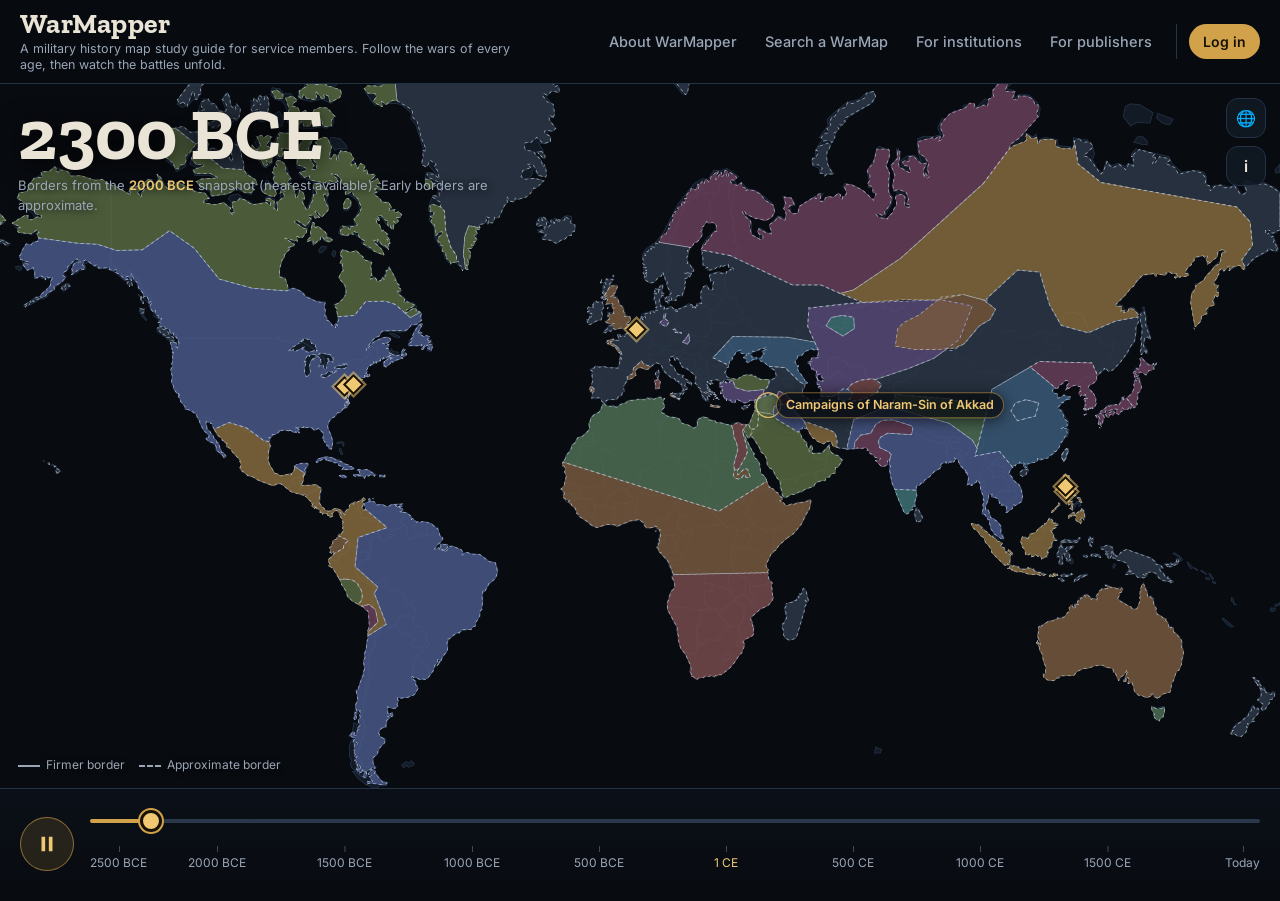
==== index.html @ 47b4cc08 "Add WarMapper web page draft v0.1 Moved from mgm9000/WarMapper (branch home-page-v0-1, site/). Dark " ====
<!doctype html>
<html lang="en">
<head>
<meta charset="utf-8">
<meta name="viewport" content="width=device-width, initial-scale=1">
<link rel="icon" href="data:,">
<title>WarMapper: a military history map study guide</title>
<meta name="description" content="Follow the wars of every age across the centuries, then watch the great battles unfold on historical and modern maps.">
<link rel="preconnect" href="https://fonts.googleapis.com"><link rel="preconnect" href="https://fonts.gstatic.com" crossorigin>
<link rel="stylesheet" href="https://fonts.googleapis.com/css2?family=Zilla+Slab:wght@500;600;700&family=Inter:wght@400;500;600&display=swap">
<link rel="stylesheet" href="vendor/maplibre-gl.css">
<link rel="stylesheet" href="css/site.css">
</head>
<body class="home">
<div id="shell-header"></div>

<main>
  <section class="stage" aria-label="World map of the centuries">
    <div id="map" role="img" aria-label="World map showing the empires, kingdoms and states of the selected century"></div>
    <div class="hud" aria-hidden="false">
      <div class="era" id="era">2500 BCE</div>
      <div class="meta" id="meta"></div>
    </div>
    <div class="legend"><span><i class="s"></i>Firmer border</span><span><i></i>Approximate border</span></div>
    <div class="mapbtns">
      <button id="home-view" title="Whole world" aria-label="Show the whole world">&#127760;</button>
      <button id="info" title="Map credits and about the data" aria-label="Map credits and about the data">i</button>
    </div>
    <div class="tip" id="tip"></div>
    <aside class="panel" id="panel" aria-label="Region details" tabindex="-1"></aside>
  </section>

  <section class="timeline" aria-label="Timeline">
    <button class="play" id="play" aria-label="Pause the tour"></button>
    <div class="slider">
      <input type="range" id="slider" min="0" max="46" step="1" value="0" aria-label="Century">
    </div>
    <div class="ticks" id="ticks" aria-hidden="true"></div>
  </section>
  <div class="sr" id="live" aria-live="polite"></div>
</main>

<dialog id="about-data">
  <h2>About the map and its data</h2>
  <p><b>Draft.</b> Nothing here has been checked by a historian. Borders before about 1500 are approximate, and for the earliest centuries the data holds only a few named peoples; many regions are unnamed. Each century shows the nearest available snapshot, and its year is written on screen.</p>
  <ul>
    <li>Historical borders: <a href="https://github.com/aourednik/historical-basemaps" target="_blank" rel="noopener">historical-basemaps</a> (aourednik and contributors), GPL-3.0, simplified for the web. Its latest snapshot is 2010, so the &ldquo;Today&rdquo; stop shows 2010 borders.</li>
    <li>Coastline: <a href="https://www.naturalearthdata.com/" target="_blank" rel="noopener">Natural Earth</a>, public domain.</li>
    <li>Map engine: MapLibre GL JS, BSD-3-Clause.</li>
    <li>Wars shown: a curated list, each with a page to check it against. Highlights show roughly where a war was fought, not its exact extent.</li>
  </ul>
  <form method="dialog"><button class="btn pri">Close</button></form>
</dialog>

<script src="vendor/maplibre-gl.js"></script>
<script src="js/auth.js"></script>
<script src="js/entitlements.js"></script>
<script src="js/shell.js"></script>
<script src="js/home.js"></script>
</body>
</html>
---- vendor/maplibre-gl.css ----
.maplibregl-map{font:12px/20px Helvetica Neue,Arial,Helvetica,sans-serif;overflow:hidden;position:relative;-webkit-tap-highlight-color:rgb(0 0 0/0)}.maplibregl-canvas{left:0;position:absolute;top:0}.maplibregl-map:fullscreen{height:100%;width:100%}.maplibregl-ctrl-group button.maplibregl-ctrl-compass{touch-action:none}.maplibregl-canvas-container.maplibregl-interactive,.maplibregl-ctrl-group button.maplibregl-ctrl-compass{cursor:grab;-webkit-user-select:none;-moz-user-select:none;user-select:none}.maplibregl-canvas-container.maplibregl-interactive.maplibregl-track-pointer{cursor:pointer}.maplibregl-canvas-container.maplibregl-interactive:active,.maplibregl-ctrl-group button.maplibregl-ctrl-compass:active{cursor:grabbing}.maplibregl-canvas-container.maplibregl-touch-zoom-rotate,.maplibregl-canvas-container.maplibregl-touch-zoom-rotate .maplibregl-canvas{touch-action:pan-x pan-y}.maplibregl-canvas-container.maplibregl-touch-drag-pan,.maplibregl-canvas-container.maplibregl-touch-drag-pan .maplibregl-canvas{touch-action:pinch-zoom}.maplibregl-canvas-container.maplibregl-touch-zoom-rotate.maplibregl-touch-drag-pan,.maplibregl-canvas-container.maplibregl-touch-zoom-rotate.maplibregl-touch-drag-pan .maplibregl-canvas{touch-action:none}.maplibregl-canvas-container.maplibregl-touch-drag-pan.maplibregl-cooperative-gestures,.maplibregl-canvas-container.maplibregl-touch-drag-pan.maplibregl-cooperative-gestures .maplibregl-canvas{touch-action:pan-x pan-y}.maplibregl-ctrl-bottom-left,.maplibregl-ctrl-bottom-right,.maplibregl-ctrl-top-left,.maplibregl-ctrl-top-right{pointer-events:none;position:absolute;z-index:2}.maplibregl-ctrl-top-left{left:0;top:0}.maplibregl-ctrl-top-right{right:0;top:0}.maplibregl-ctrl-bottom-left{bottom:0;left:0}.maplibregl-ctrl-bottom-right{bottom:0;right:0}.maplibregl-ctrl{clear:both;pointer-events:auto;transform:translate(0)}.maplibregl-ctrl-top-left .maplibregl-ctrl{float:left;margin:10px 0 0 10px}.maplibregl-ctrl-top-right .maplibregl-ctrl{float:right;margin:10px 10px 0 0}.maplibregl-ctrl-bottom-left .maplibregl-ctrl{float:left;margin:0 0 10px 10px}.maplibregl-ctrl-bottom-right .maplibregl-ctrl{float:right;margin:0 10px 10px 0}.maplibregl-ctrl-group{background:#fff;border-radius:4px}.maplibregl-ctrl-group:not(:empty){box-shadow:0 0 0 2px rgba(0,0,0,.1)}@media (forced-colors:active){.maplibregl-ctrl-group:not(:empty){box-shadow:0 0 0 2px ButtonText}}.maplibregl-ctrl-group button{background-color:transparent;border:0;box-sizing:border-box;cursor:pointer;display:block;height:29px;outline:none;padding:0;width:29px}.maplibregl-ctrl-group button+button{border-top:1px solid #ddd}.maplibregl-ctrl button .maplibregl-ctrl-icon{background-position:50%;background-repeat:no-repeat;display:block;height:100%;width:100%}@media (forced-colors:active){.maplibregl-ctrl-icon{background-color:transparent}.maplibregl-ctrl-group button+button{border-top:1px solid ButtonText}}.maplibregl-ctrl button::-moz-focus-inner{border:0;padding:0}.maplibregl-ctrl-attrib-button:focus,.maplibregl-ctrl-group button:focus{box-shadow:0 0 2px 2px #0096ff}.maplibregl-ctrl button:disabled{cursor:not-allowed}.maplibregl-ctrl button:disabled .maplibregl-ctrl-icon{opacity:.25}@media (hover:hover){.maplibregl-ctrl button:not(:disabled):hover{background-color:rgba(0,0,0,.05)}}.maplibregl-ctrl button:not(:disabled):active{background-color:rgba(0,0,0,.05)}.maplibregl-ctrl-group button:focus:focus-visible{box-shadow:0 0 2px 2px #0096ff}.maplibregl-ctrl-group button:focus:not(:focus-visible){box-shadow:none}.maplibregl-ctrl-group button:focus:first-child{border-radius:4px 4px 0 0}.maplibregl-ctrl-group button:focus:last-child{border-radius:0 0 4px 4px}.maplibregl-ctrl-group button:focus:only-child{border-radius:inherit}.maplibregl-ctrl button.maplibregl-ctrl-zoom-out .maplibregl-ctrl-icon{background-image:url("data:image/svg+xml;charset=utf-8,%3Csvg xmlns='http://www.w3.org/2000/svg' width='29' height='29' fill='%23333' viewBox='0 0 29 29'%3E%3Cpath d='M10 13c-.75 0-1.5.75-1.5 1.5S9.25 16 10 16h9c.75 0 1.5-.75 1.5-1.5S19.75 13 19 13z'/%3E%3C/svg%3E")}.maplibregl-ctrl button.maplibregl-ctrl-zoom-in .maplibregl-ctrl-icon{background-image:url("data:image/svg+xml;charset=utf-8,%3Csvg xmlns='http://www.w3.org/2000/svg' width='29' height='29' fill='%23333' viewBox='0 0 29 29'%3E%3Cpath d='M14.5 8.5c-.75 0-1.5.75-1.5 1.5v3h-3c-.75 0-1.5.75-1.5 1.5S9.25 16 10 16h3v3c0 .75.75 1.5 1.5 1.5S16 19.75 16 19v-3h3c.75 0 1.5-.75 1.5-1.5S19.75 13 19 13h-3v-3c0-.75-.75-1.5-1.5-1.5'/%3E%3C/svg%3E")}@media (forced-colors:active){.maplibregl-ctrl button.maplibregl-ctrl-zoom-out .maplibregl-ctrl-icon{background-image:url("data:image/svg+xml;charset=utf-8,%3Csvg xmlns='http://www.w3.org/2000/svg' width='29' height='29' fill='%23fff' viewBox='0 0 29 29'%3E%3Cpath d='M10 13c-.75 0-1.5.75-1.5 1.5S9.25 16 10 16h9c.75 0 1.5-.75 1.5-1.5S19.75 13 19 13z'/%3E%3C/svg%3E")}.maplibregl-ctrl button.maplibregl-ctrl-zoom-in .maplibregl-ctrl-icon{background-image:url("data:image/svg+xml;charset=utf-8,%3Csvg xmlns='http://www.w3.org/2000/svg' width='29' height='29' fill='%23fff' viewBox='0 0 29 29'%3E%3Cpath d='M14.5 8.5c-.75 0-1.5.75-1.5 1.5v3h-3c-.75 0-1.5.75-1.5 1.5S9.25 16 10 16h3v3c0 .75.75 1.5 1.5 1.5S16 19.75 16 19v-3h3c.75 0 1.5-.75 1.5-1.5S19.75 13 19 13h-3v-3c0-.75-.75-1.5-1.5-1.5'/%3E%3C/svg%3E")}}@media (forced-colors:active) and (prefers-color-scheme:light){.maplibregl-ctrl button.maplibregl-ctrl-zoom-out .maplibregl-ctrl-icon{background-image:url("data:image/svg+xml;charset=utf-8,%3Csvg xmlns='http://www.w3.org/2000/svg' width='29' height='29' viewBox='0 0 29 29'%3E%3Cpath d='M10 13c-.75 0-1.5.75-1.5 1.5S9.25 16 10 16h9c.75 0 1.5-.75 1.5-1.5S19.75 13 19 13z'/%3E%3C/svg%3E")}.maplibregl-ctrl button.maplibregl-ctrl-zoom-in .maplibregl-ctrl-icon{background-image:url("data:image/svg+xml;charset=utf-8,%3Csvg xmlns='http://www.w3.org/2000/svg' width='29' height='29' viewBox='0 0 29 29'%3E%3Cpath d='M14.5 8.5c-.75 0-1.5.75-1.5 1.5v3h-3c-.75 0-1.5.75-1.5 1.5S9.25 16 10 16h3v3c0 .75.75 1.5 1.5 1.5S16 19.75 16 19v-3h3c.75 0 1.5-.75 1.5-1.5S19.75 13 19 13h-3v-3c0-.75-.75-1.5-1.5-1.5'/%3E%3C/svg%3E")}}.maplibregl-ctrl button.maplibregl-ctrl-fullscreen .maplibregl-ctrl-icon{background-image:url("data:image/svg+xml;charset=utf-8,%3Csvg xmlns='http://www.w3.org/2000/svg' width='29' height='29' fill='%23333' viewBox='0 0 29 29'%3E%3Cpath d='M24 16v5.5c0 1.75-.75 2.5-2.5 2.5H16v-1l3-1.5-4-5.5 1-1 5.5 4 1.5-3zM6 16l1.5 3 5.5-4 1 1-4 5.5 3 1.5v1H7.5C5.75 24 5 23.25 5 21.5V16zm7-11v1l-3 1.5 4 5.5-1 1-5.5-4L6 13H5V7.5C5 5.75 5.75 5 7.5 5zm11 2.5c0-1.75-.75-2.5-2.5-2.5H16v1l3 1.5-4 5.5 1 1 5.5-4 1.5 3h1z'/%3E%3C/svg%3E")}.maplibregl-ctrl button.maplibregl-ctrl-shrink .maplibregl-ctrl-icon{background-image:url("data:image/svg+xml;charset=utf-8,%3Csvg xmlns='http://www.w3.org/2000/svg' width='29' height='29' viewBox='0 0 29 29'%3E%3Cpath d='M18.5 16c-1.75 0-2.5.75-2.5 2.5V24h1l1.5-3 5.5 4 1-1-4-5.5 3-1.5v-1zM13 18.5c0-1.75-.75-2.5-2.5-2.5H5v1l3 1.5L4 24l1 1 5.5-4 1.5 3h1zm3-8c0 1.75.75 2.5 2.5 2.5H24v-1l-3-1.5L25 5l-1-1-5.5 4L17 5h-1zM10.5 13c1.75 0 2.5-.75 2.5-2.5V5h-1l-1.5 3L5 4 4 5l4 5.5L5 12v1z'/%3E%3C/svg%3E")}@media (forced-colors:active){.maplibregl-ctrl button.maplibregl-ctrl-fullscreen .maplibregl-ctrl-icon{background-image:url("data:image/svg+xml;charset=utf-8,%3Csvg xmlns='http://www.w3.org/2000/svg' width='29' height='29' fill='%23fff' viewBox='0 0 29 29'%3E%3Cpath d='M24 16v5.5c0 1.75-.75 2.5-2.5 2.5H16v-1l3-1.5-4-5.5 1-1 5.5 4 1.5-3zM6 16l1.5 3 5.5-4 1 1-4 5.5 3 1.5v1H7.5C5.75 24 5 23.25 5 21.5V16zm7-11v1l-3 1.5 4 5.5-1 1-5.5-4L6 13H5V7.5C5 5.75 5.75 5 7.5 5zm11 2.5c0-1.75-.75-2.5-2.5-2.5H16v1l3 1.5-4 5.5 1 1 5.5-4 1.5 3h1z'/%3E%3C/svg%3E")}.maplibregl-ctrl button.maplibregl-ctrl-shrink .maplibregl-ctrl-icon{background-image:url("data:image/svg+xml;charset=utf-8,%3Csvg xmlns='http://www.w3.org/2000/svg' width='29' height='29' fill='%23fff' viewBox='0 0 29 29'%3E%3Cpath d='M18.5 16c-1.75 0-2.5.75-2.5 2.5V24h1l1.5-3 5.5 4 1-1-4-5.5 3-1.5v-1zM13 18.5c0-1.75-.75-2.5-2.5-2.5H5v1l3 1.5L4 24l1 1 5.5-4 1.5 3h1zm3-8c0 1.75.75 2.5 2.5 2.5H24v-1l-3-1.5L25 5l-1-1-5.5 4L17 5h-1zM10.5 13c1.75 0 2.5-.75 2.5-2.5V5h-1l-1.5 3L5 4 4 5l4 5.5L5 12v1z'/%3E%3C/svg%3E")}}@media (forced-colors:active) and (prefers-color-scheme:light){.maplibregl-ctrl button.maplibregl-ctrl-fullscreen .maplibregl-ctrl-icon{background-image:url("data:image/svg+xml;charset=utf-8,%3Csvg xmlns='http://www.w3.org/2000/svg' width='29' height='29' viewBox='0 0 29 29'%3E%3Cpath d='M24 16v5.5c0 1.75-.75 2.5-2.5 2.5H16v-1l3-1.5-4-5.5 1-1 5.5 4 1.5-3zM6 16l1.5 3 5.5-4 1 1-4 5.5 3 1.5v1H7.5C5.75 24 5 23.25 5 21.5V16zm7-11v1l-3 1.5 4 5.5-1 1-5.5-4L6 13H5V7.5C5 5.75 5.75 5 7.5 5zm11 2.5c0-1.75-.75-2.5-2.5-2.5H16v1l3 1.5-4 5.5 1 1 5.5-4 1.5 3h1z'/%3E%3C/svg%3E")}.maplibregl-ctrl button.maplibregl-ctrl-shrink .maplibregl-ctrl-icon{background-image:url("data:image/svg+xml;charset=utf-8,%3Csvg xmlns='http://www.w3.org/2000/svg' width='29' height='29' viewBox='0 0 29 29'%3E%3Cpath d='M18.5 16c-1.75 0-2.5.75-2.5 2.5V24h1l1.5-3 5.5 4 1-1-4-5.5 3-1.5v-1zM13 18.5c0-1.75-.75-2.5-2.5-2.5H5v1l3 1.5L4 24l1 1 5.5-4 1.5 3h1zm3-8c0 1.75.75 2.5 2.5 2.5H24v-1l-3-1.5L25 5l-1-1-5.5 4L17 5h-1zM10.5 13c1.75 0 2.5-.75 2.5-2.5V5h-1l-1.5 3L5 4 4 5l4 5.5L5 12v1z'/%3E%3C/svg%3E")}}.maplibregl-ctrl button.maplibregl-ctrl-compass .maplibregl-ctrl-icon{background-image:url("data:image/svg+xml;charset=utf-8,%3Csvg xmlns='http://www.w3.org/2000/svg' width='29' height='29' fill='%23333' viewBox='0 0 29 29'%3E%3Cpath d='m10.5 14 4-8 4 8z'/%3E%3Cpath fill='%23ccc' d='m10.5 16 4 8 4-8z'/%3E%3C/svg%3E")}@media (forced-colors:active){.maplibregl-ctrl button.maplibregl-ctrl-compass .maplibregl-ctrl-icon{background-image:url("data:image/svg+xml;charset=utf-8,%3Csvg xmlns='http://www.w3.org/2000/svg' width='29' height='29' fill='%23fff' viewBox='0 0 29 29'%3E%3Cpath d='m10.5 14 4-8 4 8z'/%3E%3Cpath fill='%23ccc' d='m10.5 16 4 8 4-8z'/%3E%3C/svg%3E")}}@media (forced-colors:active) and (prefers-color-scheme:light){.maplibregl-ctrl button.maplibregl-ctrl-compass .maplibregl-ctrl-icon{background-image:url("data:image/svg+xml;charset=utf-8,%3Csvg xmlns='http://www.w3.org/2000/svg' width='29' height='29' viewBox='0 0 29 29'%3E%3Cpath d='m10.5 14 4-8 4 8z'/%3E%3Cpath fill='%23ccc' d='m10.5 16 4 8 4-8z'/%3E%3C/svg%3E")}}.maplibregl-ctrl button.maplibregl-ctrl-globe .maplibregl-ctrl-icon{background-image:url("data:image/svg+xml;charset=utf-8,%3Csvg xmlns='http://www.w3.org/2000/svg' width='22' height='22' fill='none' stroke='%23333' viewBox='0 0 22 22'%3E%3Ccircle cx='11' cy='11' r='8.5'/%3E%3Cpath d='M17.5 11c0 4.819-3.02 8.5-6.5 8.5S4.5 15.819 4.5 11 7.52 2.5 11 2.5s6.5 3.681 6.5 8.5Z'/%3E%3Cpath d='M13.5 11c0 2.447-.331 4.64-.853 6.206-.262.785-.562 1.384-.872 1.777-.314.399-.58.517-.775.517s-.461-.118-.775-.517c-.31-.393-.61-.992-.872-1.777C8.831 15.64 8.5 13.446 8.5 11s.331-4.64.853-6.206c.262-.785.562-1.384.872-1.777.314-.399.58-.517.775-.517s.461.118.775.517c.31.393.61.992.872 1.777.522 1.565.853 3.76.853 6.206Z'/%3E%3Cpath d='M11 7.5c-1.909 0-3.622-.166-4.845-.428-.616-.132-1.08-.283-1.379-.434a1.3 1.3 0 0 1-.224-.138q.07-.058.224-.138c.299-.151.763-.302 1.379-.434C7.378 5.666 9.091 5.5 11 5.5s3.622.166 4.845.428c.616.132 1.08.283 1.379.434.105.053.177.1.224.138q-.07.058-.224.138c-.299.151-.763.302-1.379.434-1.223.262-2.936.428-4.845.428ZM4.486 6.436ZM11 16.5c-1.909 0-3.622-.166-4.845-.428-.616-.132-1.08-.283-1.379-.434a1.3 1.3 0 0 1-.224-.138 1.3 1.3 0 0 1 .224-.138c.299-.151.763-.302 1.379-.434C7.378 14.666 9.091 14.5 11 14.5s3.622.166 4.845.428c.616.132 1.08.283 1.379.434.105.053.177.1.224.138a1.3 1.3 0 0 1-.224.138c-.299.151-.763.302-1.379.434-1.223.262-2.936.428-4.845.428Zm-6.514-1.064ZM11 12.5c-2.46 0-4.672-.222-6.255-.574-.796-.177-1.406-.38-1.805-.59a1.5 1.5 0 0 1-.39-.272.3.3 0 0 1-.047-.064.3.3 0 0 1 .048-.064c.066-.073.189-.167.389-.272.399-.21 1.009-.413 1.805-.59C6.328 9.722 8.54 9.5 11 9.5s4.672.222 6.256.574c.795.177 1.405.38 1.804.59.2.105.323.2.39.272a.3.3 0 0 1 .047.064.3.3 0 0 1-.048.064 1.4 1.4 0 0 1-.389.272c-.399.21-1.009.413-1.804.59-1.584.352-3.796.574-6.256.574Zm-8.501-1.51v.002zm0 .018v.002zm17.002.002v-.002zm0-.018v-.002z'/%3E%3C/svg%3E")}.maplibregl-ctrl button.maplibregl-ctrl-globe-enabled .maplibregl-ctrl-icon{background-image:url("data:image/svg+xml;charset=utf-8,%3Csvg xmlns='http://www.w3.org/2000/svg' width='22' height='22' fill='none' stroke='%2333b5e5' viewBox='0 0 22 22'%3E%3Ccircle cx='11' cy='11' r='8.5'/%3E%3Cpath d='M17.5 11c0 4.819-3.02 8.5-6.5 8.5S4.5 15.819 4.5 11 7.52 2.5 11 2.5s6.5 3.681 6.5 8.5Z'/%3E%3Cpath d='M13.5 11c0 2.447-.331 4.64-.853 6.206-.262.785-.562 1.384-.872 1.777-.314.399-.58.517-.775.517s-.461-.118-.775-.517c-.31-.393-.61-.992-.872-1.777C8.831 15.64 8.5 13.446 8.5 11s.331-4.64.853-6.206c.262-.785.562-1.384.872-1.777.314-.399.58-.517.775-.517s.461.118.775.517c.31.393.61.992.872 1.777.522 1.565.853 3.76.853 6.206Z'/%3E%3Cpath d='M11 7.5c-1.909 0-3.622-.166-4.845-.428-.616-.132-1.08-.283-1.379-.434a1.3 1.3 0 0 1-.224-.138q.07-.058.224-.138c.299-.151.763-.302 1.379-.434C7.378 5.666 9.091 5.5 11 5.5s3.622.166 4.845.428c.616.132 1.08.283 1.379.434.105.053.177.1.224.138q-.07.058-.224.138c-.299.151-.763.302-1.379.434-1.223.262-2.936.428-4.845.428ZM4.486 6.436ZM11 16.5c-1.909 0-3.622-.166-4.845-.428-.616-.132-1.08-.283-1.379-.434a1.3 1.3 0 0 1-.224-.138 1.3 1.3 0 0 1 .224-.138c.299-.151.763-.302 1.379-.434C7.378 14.666 9.091 14.5 11 14.5s3.622.166 4.845.428c.616.132 1.08.283 1.379.434.105.053.177.1.224.138a1.3 1.3 0 0 1-.224.138c-.299.151-.763.302-1.379.434-1.223.262-2.936.428-4.845.428Zm-6.514-1.064ZM11 12.5c-2.46 0-4.672-.222-6.255-.574-.796-.177-1.406-.38-1.805-.59a1.5 1.5 0 0 1-.39-.272.3.3 0 0 1-.047-.064.3.3 0 0 1 .048-.064c.066-.073.189-.167.389-.272.399-.21 1.009-.413 1.805-.59C6.328 9.722 8.54 9.5 11 9.5s4.672.222 6.256.574c.795.177 1.405.38 1.804.59.2.105.323.2.39.272a.3.3 0 0 1 .047.064.3.3 0 0 1-.048.064 1.4 1.4 0 0 1-.389.272c-.399.21-1.009.413-1.804.59-1.584.352-3.796.574-6.256.574Zm-8.501-1.51v.002zm0 .018v.002zm17.002.002v-.002zm0-.018v-.002z'/%3E%3C/svg%3E")}.maplibregl-ctrl button.maplibregl-ctrl-terrain .maplibregl-ctrl-icon{background-image:url("data:image/svg+xml;charset=utf-8,%3Csvg xmlns='http://www.w3.org/2000/svg' width='22' height='22' fill='%23333' viewBox='0 0 22 22'%3E%3Cpath d='m1.754 13.406 4.453-4.851 3.09 3.09 3.281 3.277.969-.969-3.309-3.312 3.844-4.121 6.148 6.886h1.082v-.855l-7.207-8.07-4.84 5.187L6.169 6.57l-5.48 5.965v.871ZM.688 16.844h20.625v1.375H.688Zm0 0'/%3E%3C/svg%3E")}.maplibregl-ctrl button.maplibregl-ctrl-terrain-enabled .maplibregl-ctrl-icon{background-image:url("data:image/svg+xml;charset=utf-8,%3Csvg xmlns='http://www.w3.org/2000/svg' width='22' height='22' fill='%2333b5e5' viewBox='0 0 22 22'%3E%3Cpath d='m1.754 13.406 4.453-4.851 3.09 3.09 3.281 3.277.969-.969-3.309-3.312 3.844-4.121 6.148 6.886h1.082v-.855l-7.207-8.07-4.84 5.187L6.169 6.57l-5.48 5.965v.871ZM.688 16.844h20.625v1.375H.688Zm0 0'/%3E%3C/svg%3E")}.maplibregl-ctrl button.maplibregl-ctrl-geolocate .maplibregl-ctrl-icon{background-image:url("data:image/svg+xml;charset=utf-8,%3Csvg xmlns='http://www.w3.org/2000/svg' width='29' height='29' fill='%23333' viewBox='0 0 20 20'%3E%3Cpath d='M10 4C9 4 9 5 9 5v.1A5 5 0 0 0 5.1 9H5s-1 0-1 1 1 1 1 1h.1A5 5 0 0 0 9 14.9v.1s0 1 1 1 1-1 1-1v-.1a5 5 0 0 0 3.9-3.9h.1s1 0 1-1-1-1-1-1h-.1A5 5 0 0 0 11 5.1V5s0-1-1-1m0 2.5a3.5 3.5 0 1 1 0 7 3.5 3.5 0 1 1 0-7'/%3E%3Ccircle cx='10' cy='10' r='2'/%3E%3C/svg%3E")}.maplibregl-ctrl button.maplibregl-ctrl-geolocate:disabled .maplibregl-ctrl-icon{background-image:url("data:image/svg+xml;charset=utf-8,%3Csvg xmlns='http://www.w3.org/2000/svg' width='29' height='29' fill='%23aaa' viewBox='0 0 20 20'%3E%3Cpath d='M10 4C9 4 9 5 9 5v.1A5 5 0 0 0 5.1 9H5s-1 0-1 1 1 1 1 1h.1A5 5 0 0 0 9 14.9v.1s0 1 1 1 1-1 1-1v-.1a5 5 0 0 0 3.9-3.9h.1s1 0 1-1-1-1-1-1h-.1A5 5 0 0 0 11 5.1V5s0-1-1-1m0 2.5a3.5 3.5 0 1 1 0 7 3.5 3.5 0 1 1 0-7'/%3E%3Ccircle cx='10' cy='10' r='2'/%3E%3Cpath fill='red' d='m14 5 1 1-9 9-1-1z'/%3E%3C/svg%3E")}.maplibregl-ctrl button.maplibregl-ctrl-geolocate.maplibregl-ctrl-geolocate-active .maplibregl-ctrl-icon{background-image:url("data:image/svg+xml;charset=utf-8,%3Csvg xmlns='http://www.w3.org/2000/svg' width='29' height='29' fill='%2333b5e5' viewBox='0 0 20 20'%3E%3Cpath d='M10 4C9 4 9 5 9 5v.1A5 5 0 0 0 5.1 9H5s-1 0-1 1 1 1 1 1h.1A5 5 0 0 0 9 14.9v.1s0 1 1 1 1-1 1-1v-.1a5 5 0 0 0 3.9-3.9h.1s1 0 1-1-1-1-1-1h-.1A5 5 0 0 0 11 5.1V5s0-1-1-1m0 2.5a3.5 3.5 0 1 1 0 7 3.5 3.5 0 1 1 0-7'/%3E%3Ccircle cx='10' cy='10' r='2'/%3E%3C/svg%3E")}.maplibregl-ctrl button.maplibregl-ctrl-geolocate.maplibregl-ctrl-geolocate-active-error .maplibregl-ctrl-icon{background-image:url("data:image/svg+xml;charset=utf-8,%3Csvg xmlns='http://www.w3.org/2000/svg' width='29' height='29' fill='%23e58978' viewBox='0 0 20 20'%3E%3Cpath d='M10 4C9 4 9 5 9 5v.1A5 5 0 0 0 5.1 9H5s-1 0-1 1 1 1 1 1h.1A5 5 0 0 0 9 14.9v.1s0 1 1 1 1-1 1-1v-.1a5 5 0 0 0 3.9-3.9h.1s1 0 1-1-1-1-1-1h-.1A5 5 0 0 0 11 5.1V5s0-1-1-1m0 2.5a3.5 3.5 0 1 1 0 7 3.5 3.5 0 1 1 0-7'/%3E%3Ccircle cx='10' cy='10' r='2'/%3E%3C/svg%3E")}.maplibregl-ctrl button.maplibregl-ctrl-geolocate.maplibregl-ctrl-geolocate-background .maplibregl-ctrl-icon{background-image:url("data:image/svg+xml;charset=utf-8,%3Csvg xmlns='http://www.w3.org/2000/svg' width='29' height='29' fill='%2333b5e5' viewBox='0 0 20 20'%3E%3Cpath d='M10 4C9 4 9 5 9 5v.1A5 5 0 0 0 5.1 9H5s-1 0-1 1 1 1 1 1h.1A5 5 0 0 0 9 14.9v.1s0 1 1 1 1-1 1-1v-.1a5 5 0 0 0 3.9-3.9h.1s1 0 1-1-1-1-1-1h-.1A5 5 0 0 0 11 5.1V5s0-1-1-1m0 2.5a3.5 3.5 0 1 1 0 7 3.5 3.5 0 1 1 0-7'/%3E%3C/svg%3E")}.maplibregl-ctrl button.maplibregl-ctrl-geolocate.maplibregl-ctrl-geolocate-background-error .maplibregl-ctrl-icon{background-image:url("data:image/svg+xml;charset=utf-8,%3Csvg xmlns='http://www.w3.org/2000/svg' width='29' height='29' fill='%23e54e33' viewBox='0 0 20 20'%3E%3Cpath d='M10 4C9 4 9 5 9 5v.1A5 5 0 0 0 5.1 9H5s-1 0-1 1 1 1 1 1h.1A5 5 0 0 0 9 14.9v.1s0 1 1 1 1-1 1-1v-.1a5 5 0 0 0 3.9-3.9h.1s1 0 1-1-1-1-1-1h-.1A5 5 0 0 0 11 5.1V5s0-1-1-1m0 2.5a3.5 3.5 0 1 1 0 7 3.5 3.5 0 1 1 0-7'/%3E%3C/svg%3E")}.maplibregl-ctrl button.maplibregl-ctrl-geolocate.maplibregl-ctrl-geolocate-waiting .maplibregl-ctrl-icon{animation:maplibregl-spin 2s linear infinite}@media (forced-colors:active){.maplibregl-ctrl button.maplibregl-ctrl-geolocate .maplibregl-ctrl-icon{background-image:url("data:image/svg+xml;charset=utf-8,%3Csvg xmlns='http://www.w3.org/2000/svg' width='29' height='29' fill='%23fff' viewBox='0 0 20 20'%3E%3Cpath d='M10 4C9 4 9 5 9 5v.1A5 5 0 0 0 5.1 9H5s-1 0-1 1 1 1 1 1h.1A5 5 0 0 0 9 14.9v.1s0 1 1 1 1-1 1-1v-.1a5 5 0 0 0 3.9-3.9h.1s1 0 1-1-1-1-1-1h-.1A5 5 0 0 0 11 5.1V5s0-1-1-1m0 2.5a3.5 3.5 0 1 1 0 7 3.5 3.5 0 1 1 0-7'/%3E%3Ccircle cx='10' cy='10' r='2'/%3E%3C/svg%3E")}.maplibregl-ctrl button.maplibregl-ctrl-geolocate:disabled .maplibregl-ctrl-icon{background-image:url("data:image/svg+xml;charset=utf-8,%3Csvg xmlns='http://www.w3.org/2000/svg' width='29' height='29' fill='%23999' viewBox='0 0 20 20'%3E%3Cpath d='M10 4C9 4 9 5 9 5v.1A5 5 0 0 0 5.1 9H5s-1 0-1 1 1 1 1 1h.1A5 5 0 0 0 9 14.9v.1s0 1 1 1 1-1 1-1v-.1a5 5 0 0 0 3.9-3.9h.1s1 0 1-1-1-1-1-1h-.1A5 5 0 0 0 11 5.1V5s0-1-1-1m0 2.5a3.5 3.5 0 1 1 0 7 3.5 3.5 0 1 1 0-7'/%3E%3Ccircle cx='10' cy='10' r='2'/%3E%3Cpath fill='red' d='m14 5 1 1-9 9-1-1z'/%3E%3C/svg%3E")}.maplibregl-ctrl button.maplibregl-ctrl-geolocate.maplibregl-ctrl-geolocate-active .maplibregl-ctrl-icon{background-image:url("data:image/svg+xml;charset=utf-8,%3Csvg xmlns='http://www.w3.org/2000/svg' width='29' height='29' fill='%2333b5e5' viewBox='0 0 20 20'%3E%3Cpath d='M10 4C9 4 9 5 9 5v.1A5 5 0 0 0 5.1 9H5s-1 0-1 1 1 1 1 1h.1A5 5 0 0 0 9 14.9v.1s0 1 1 1 1-1 1-1v-.1a5 5 0 0 0 3.9-3.9h.1s1 0 1-1-1-1-1-1h-.1A5 5 0 0 0 11 5.1V5s0-1-1-1m0 2.5a3.5 3.5 0 1 1 0 7 3.5 3.5 0 1 1 0-7'/%3E%3Ccircle cx='10' cy='10' r='2'/%3E%3C/svg%3E")}.maplibregl-ctrl button.maplibregl-ctrl-geolocate.maplibregl-ctrl-geolocate-active-error .maplibregl-ctrl-icon{background-image:url("data:image/svg+xml;charset=utf-8,%3Csvg xmlns='http://www.w3.org/2000/svg' width='29' height='29' fill='%23e58978' viewBox='0 0 20 20'%3E%3Cpath d='M10 4C9 4 9 5 9 5v.1A5 5 0 0 0 5.1 9H5s-1 0-1 1 1 1 1 1h.1A5 5 0 0 0 9 14.9v.1s0 1 1 1 1-1 1-1v-.1a5 5 0 0 0 3.9-3.9h.1s1 0 1-1-1-1-1-1h-.1A5 5 0 0 0 11 5.1V5s0-1-1-1m0 2.5a3.5 3.5 0 1 1 0 7 3.5 3.5 0 1 1 0-7'/%3E%3Ccircle cx='10' cy='10' r='2'/%3E%3C/svg%3E")}.maplibregl-ctrl button.maplibregl-ctrl-geolocate.maplibregl-ctrl-geolocate-background .maplibregl-ctrl-icon{background-image:url("data:image/svg+xml;charset=utf-8,%3Csvg xmlns='http://www.w3.org/2000/svg' width='29' height='29' fill='%2333b5e5' viewBox='0 0 20 20'%3E%3Cpath d='M10 4C9 4 9 5 9 5v.1A5 5 0 0 0 5.1 9H5s-1 0-1 1 1 1 1 1h.1A5 5 0 0 0 9 14.9v.1s0 1 1 1 1-1 1-1v-.1a5 5 0 0 0 3.9-3.9h.1s1 0 1-1-1-1-1-1h-.1A5 5 0 0 0 11 5.1V5s0-1-1-1m0 2.5a3.5 3.5 0 1 1 0 7 3.5 3.5 0 1 1 0-7'/%3E%3C/svg%3E")}.maplibregl-ctrl button.maplibregl-ctrl-geolocate.maplibregl-ctrl-geolocate-background-error .maplibregl-ctrl-icon{background-image:url("data:image/svg+xml;charset=utf-8,%3Csvg xmlns='http://www.w3.org/2000/svg' width='29' height='29' fill='%23e54e33' viewBox='0 0 20 20'%3E%3Cpath d='M10 4C9 4 9 5 9 5v.1A5 5 0 0 0 5.1 9H5s-1 0-1 1 1 1 1 1h.1A5 5 0 0 0 9 14.9v.1s0 1 1 1 1-1 1-1v-.1a5 5 0 0 0 3.9-3.9h.1s1 0 1-1-1-1-1-1h-.1A5 5 0 0 0 11 5.1V5s0-1-1-1m0 2.5a3.5 3.5 0 1 1 0 7 3.5 3.5 0 1 1 0-7'/%3E%3C/svg%3E")}}@media (forced-colors:active) and (prefers-color-scheme:light){.maplibregl-ctrl button.maplibregl-ctrl-geolocate .maplibregl-ctrl-icon{background-image:url("data:image/svg+xml;charset=utf-8,%3Csvg xmlns='http://www.w3.org/2000/svg' width='29' height='29' viewBox='0 0 20 20'%3E%3Cpath d='M10 4C9 4 9 5 9 5v.1A5 5 0 0 0 5.1 9H5s-1 0-1 1 1 1 1 1h.1A5 5 0 0 0 9 14.9v.1s0 1 1 1 1-1 1-1v-.1a5 5 0 0 0 3.9-3.9h.1s1 0 1-1-1-1-1-1h-.1A5 5 0 0 0 11 5.1V5s0-1-1-1m0 2.5a3.5 3.5 0 1 1 0 7 3.5 3.5 0 1 1 0-7'/%3E%3Ccircle cx='10' cy='10' r='2'/%3E%3C/svg%3E")}.maplibregl-ctrl button.maplibregl-ctrl-geolocate:disabled .maplibregl-ctrl-icon{background-image:url("data:image/svg+xml;charset=utf-8,%3Csvg xmlns='http://www.w3.org/2000/svg' width='29' height='29' fill='%23666' viewBox='0 0 20 20'%3E%3Cpath d='M10 4C9 4 9 5 9 5v.1A5 5 0 0 0 5.1 9H5s-1 0-1 1 1 1 1 1h.1A5 5 0 0 0 9 14.9v.1s0 1 1 1 1-1 1-1v-.1a5 5 0 0 0 3.9-3.9h.1s1 0 1-1-1-1-1-1h-.1A5 5 0 0 0 11 5.1V5s0-1-1-1m0 2.5a3.5 3.5 0 1 1 0 7 3.5 3.5 0 1 1 0-7'/%3E%3Ccircle cx='10' cy='10' r='2'/%3E%3Cpath fill='red' d='m14 5 1 1-9 9-1-1z'/%3E%3C/svg%3E")}}@keyframes maplibregl-spin{0%{transform:rotate(0deg)}to{transform:rotate(1turn)}}a.maplibregl-ctrl-logo{background-image:url("data:image/svg+xml;charset=utf-8,%3Csvg xmlns='http://www.w3.org/2000/svg' width='88' height='23' fill='none'%3E%3Cpath fill='%23000' fill-opacity='.4' fill-rule='evenodd' d='M17.408 16.796h-1.827l2.501-12.095h.198l3.324 6.533.988 2.19.988-2.19 3.258-6.533h.181l2.6 12.095h-1.81l-1.218-5.644-.362-1.71-.658 1.71-2.929 5.644h-.098l-2.914-5.644-.757-1.71-.345 1.71zm1.958-3.42-.726 3.663a1.255 1.255 0 0 1-1.232 1.011h-1.827a1.255 1.255 0 0 1-1.229-1.509l2.501-12.095a1.255 1.255 0 0 1 1.23-1.001h.197a1.25 1.25 0 0 1 1.12.685l3.19 6.273 3.125-6.263a1.25 1.25 0 0 1 1.123-.695h.181a1.255 1.255 0 0 1 1.227.991l1.443 6.71a5 5 0 0 1 .314-.787l.009-.016a4.6 4.6 0 0 1 1.777-1.887c.782-.46 1.668-.667 2.611-.667a4.6 4.6 0 0 1 1.7.32l.306.134c.21-.16.474-.256.759-.256h1.694a1.255 1.255 0 0 1 1.212.925 1.255 1.255 0 0 1 1.212-.925h1.711c.284 0 .545.094.755.252.613-.3 1.312-.45 2.075-.45 1.356 0 2.557.445 3.482 1.4q.47.48.763 1.064V4.701a1.255 1.255 0 0 1 1.255-1.255h1.86A1.255 1.255 0 0 1 54.44 4.7v9.194h2.217c.19 0 .37.043.532.118v-4.77c0-.356.147-.678.385-.906a2.42 2.42 0 0 1-.682-1.71c0-.665.267-1.253.735-1.7a2.45 2.45 0 0 1 1.722-.674 2.43 2.43 0 0 1 1.705.675q.318.302.504.683V4.7a1.255 1.255 0 0 1 1.255-1.255h1.744A1.255 1.255 0 0 1 65.812 4.7v3.335a4.8 4.8 0 0 1 1.526-.246c.938 0 1.817.214 2.59.69a4.47 4.47 0 0 1 1.67 1.743v-.98a1.255 1.255 0 0 1 1.256-1.256h1.777c.233 0 .451.064.639.174a3.4 3.4 0 0 1 1.567-.372c.346 0 .861.02 1.285.232a1.25 1.25 0 0 1 .689 1.004 4.7 4.7 0 0 1 .853-.588c.795-.44 1.675-.647 2.61-.647 1.385 0 2.65.39 3.525 1.396.836.938 1.168 2.173 1.168 3.528q-.001.515-.056 1.051a1.255 1.255 0 0 1-.947 1.09l.408.952a1.255 1.255 0 0 1-.477 1.552c-.418.268-.92.463-1.458.612-.613.171-1.304.244-2.049.244-1.06 0-2.043-.207-2.886-.698l-.015-.008c-.798-.48-1.419-1.135-1.818-1.963l-.004-.008a5.8 5.8 0 0 1-.548-2.512q0-.429.053-.843a1.3 1.3 0 0 1-.333-.086l-.166-.004c-.223 0-.426.062-.643.228-.03.024-.142.139-.142.59v3.883a1.255 1.255 0 0 1-1.256 1.256h-1.777a1.255 1.255 0 0 1-1.256-1.256V15.69l-.032.057a4.8 4.8 0 0 1-1.86 1.833 5.04 5.04 0 0 1-2.484.634 4.5 4.5 0 0 1-1.935-.424 1.25 1.25 0 0 1-.764.258h-1.71a1.255 1.255 0 0 1-1.256-1.255V7.687a2.4 2.4 0 0 1-.428.625c.253.23.412.561.412.93v7.553a1.255 1.255 0 0 1-1.256 1.255h-1.843a1.25 1.25 0 0 1-.894-.373c-.228.23-.544.373-.894.373H51.32a1.255 1.255 0 0 1-1.256-1.255v-1.251l-.061.117a4.7 4.7 0 0 1-1.782 1.884 4.77 4.77 0 0 1-2.485.67 5.6 5.6 0 0 1-1.485-.188l.009 2.764a1.255 1.255 0 0 1-1.255 1.259h-1.729a1.255 1.255 0 0 1-1.255-1.255v-3.537a1.255 1.255 0 0 1-1.167.793h-1.679a1.25 1.25 0 0 1-.77-.263 4.5 4.5 0 0 1-1.945.429c-.885 0-1.724-.21-2.495-.632l-.017-.01a5 5 0 0 1-1.081-.836 1.255 1.255 0 0 1-1.254 1.312h-1.81a1.255 1.255 0 0 1-1.228-.99l-.782-3.625-2.044 3.939a1.25 1.25 0 0 1-1.115.676h-.098a1.25 1.25 0 0 1-1.116-.68l-2.061-3.994zM35.92 16.63l.207-.114.223-.15q.493-.356.735-.785l.061-.118.033 1.332h1.678V9.242h-1.694l-.033 1.267q-.133-.329-.526-.658l-.032-.028a3.2 3.2 0 0 0-.668-.428l-.27-.12a3.3 3.3 0 0 0-1.235-.23q-1.136-.001-1.974.493a3.36 3.36 0 0 0-1.3 1.382q-.445.89-.444 2.074 0 1.2.51 2.107a3.8 3.8 0 0 0 1.382 1.381 3.9 3.9 0 0 0 1.893.477q.795 0 1.455-.33zm-2.789-5.38q-.576.675-.575 1.762 0 1.102.559 1.794.576.675 1.645.675a2.25 2.25 0 0 0 .934-.19 2.2 2.2 0 0 0 .468-.29l.178-.161a2.2 2.2 0 0 0 .397-.561q.244-.5.244-1.15v-.115q0-.708-.296-1.267l-.043-.077a2.2 2.2 0 0 0-.633-.709l-.13-.086-.047-.028a2.1 2.1 0 0 0-1.073-.285q-1.052 0-1.629.692zm2.316 2.706c.163-.17.28-.407.28-.83v-.114c0-.292-.06-.508-.15-.68a.96.96 0 0 0-.353-.389.85.85 0 0 0-.464-.127c-.4 0-.56.114-.664.239l-.01.012c-.148.174-.275.45-.275.945 0 .506.122.801.27.99.097.11.266.224.68.224.303 0 .504-.09.687-.269zm7.545 1.705a2.6 2.6 0 0 0 .331.423q.319.33.755.548l.173.074q.65.255 1.49.255 1.02 0 1.844-.493a3.45 3.45 0 0 0 1.316-1.4q.493-.904.493-2.089 0-1.909-.988-2.913-.988-1.02-2.584-1.02-.898 0-1.575.347a3 3 0 0 0-.415.262l-.199.166a3.4 3.4 0 0 0-.64.82V9.242h-1.712v11.553h1.729l-.017-5.134zm.53-1.138q.206.29.48.5l.155.11.053.034q.51.296 1.119.297 1.07 0 1.645-.675.577-.69.576-1.762 0-1.119-.576-1.777-.558-.675-1.645-.675-.435 0-.835.16a2 2 0 0 0-.284.136 2 2 0 0 0-.363.254 2.2 2.2 0 0 0-.46.569l-.082.162a2.6 2.6 0 0 0-.213 1.072v.115q0 .707.296 1.267l.135.211zm.964-.818a1.1 1.1 0 0 0 .367.385.94.94 0 0 0 .476.118c.423 0 .59-.117.687-.23.159-.194.28-.478.28-.95 0-.53-.133-.8-.266-.952l-.021-.025c-.078-.094-.231-.221-.68-.221a1 1 0 0 0-.503.135l-.012.007a.86.86 0 0 0-.335.343c-.073.133-.132.324-.132.614v.115a1.4 1.4 0 0 0 .14.66zm15.7-6.222q.347-.346.346-.856a1.05 1.05 0 0 0-.345-.79 1.18 1.18 0 0 0-.84-.329q-.51 0-.855.33a1.05 1.05 0 0 0-.346.79q0 .51.346.855.345.346.856.346.51 0 .839-.346zm4.337 9.314.033-1.332q.191.403.59.747l.098.081a4 4 0 0 0 .316.224l.223.122a3.2 3.2 0 0 0 1.44.322 3.8 3.8 0 0 0 1.875-.477 3.5 3.5 0 0 0 1.382-1.366q.527-.89.526-2.09 0-1.184-.444-2.073a3.24 3.24 0 0 0-1.283-1.399q-.823-.51-1.942-.51a3.5 3.5 0 0 0-1.527.344l-.086.043-.165.09a3 3 0 0 0-.33.214q-.432.315-.656.707a2 2 0 0 0-.099.198l.082-1.283V4.701h-1.744v12.095zm.473-2.509a2.5 2.5 0 0 0 .566.7q.117.098.245.18l.144.08a2.1 2.1 0 0 0 .975.232q1.07 0 1.645-.675.576-.69.576-1.778 0-1.102-.576-1.777-.56-.691-1.645-.692a2.2 2.2 0 0 0-1.015.235q-.22.113-.415.282l-.15.142a2.1 2.1 0 0 0-.42.594q-.223.479-.223 1.1v.115q0 .705.293 1.26zm2.616-.293c.157-.191.28-.479.28-.967 0-.51-.13-.79-.276-.961l-.021-.026c-.082-.1-.232-.225-.67-.225a.87.87 0 0 0-.681.279l-.012.011c-.154.155-.274.38-.274.807v.115c0 .285.057.499.144.669a1.1 1.1 0 0 0 .367.405c.137.082.28.123.455.123.423 0 .59-.118.686-.23zm8.266-3.013q.345-.13.724-.14l.069-.002q.493 0 .642.099l.247-1.794q-.196-.099-.717-.099a2.3 2.3 0 0 0-.545.063 2 2 0 0 0-.411.148 2.2 2.2 0 0 0-.4.249 2.5 2.5 0 0 0-.485.499 2.7 2.7 0 0 0-.32.581l-.05.137v-1.48h-1.778v7.553h1.777v-3.884q0-.546.159-.943a1.5 1.5 0 0 1 .466-.636 2.5 2.5 0 0 1 .399-.253 2 2 0 0 1 .224-.099zm9.784 2.656.05-.922q0-1.743-.856-2.698-.838-.97-2.584-.97-1.119-.001-2.007.493a3.46 3.46 0 0 0-1.4 1.382q-.493.906-.493 2.106 0 1.07.428 1.975.428.89 1.332 1.432.906.526 2.255.526.973 0 1.668-.185l.044-.012.135-.04q.613-.184.984-.421l-.542-1.267q-.3.162-.642.274l-.297.087q-.51.131-1.3.131-.954 0-1.497-.444a1.6 1.6 0 0 1-.192-.193q-.366-.44-.512-1.234l-.004-.021zm-5.427-1.256-.003.022h3.752v-.138q-.011-.727-.288-1.118a1 1 0 0 0-.156-.176q-.46-.428-1.316-.428-.986 0-1.494.604-.379.45-.494 1.234zm-27.053 2.77V4.7h-1.86v12.095h5.333V15.15zm7.103-5.908v7.553h-1.843V9.242h1.843z'/%3E%3Cpath fill='%23fff' d='m19.63 11.151-.757-1.71-.345 1.71-1.12 5.644h-1.827L18.083 4.7h.197l3.325 6.533.988 2.19.988-2.19L26.839 4.7h.181l2.6 12.095h-1.81l-1.218-5.644-.362-1.71-.658 1.71-2.93 5.644h-.098l-2.913-5.644zm14.836 5.81q-1.02 0-1.893-.478a3.8 3.8 0 0 1-1.381-1.382q-.51-.906-.51-2.106 0-1.185.444-2.074a3.36 3.36 0 0 1 1.3-1.382q.839-.494 1.974-.494a3.3 3.3 0 0 1 1.234.231 3.3 3.3 0 0 1 .97.575q.396.33.527.659l.033-1.267h1.694v7.553H37.18l-.033-1.332q-.279.593-1.02 1.053a3.17 3.17 0 0 1-1.662.444zm.296-1.482q.938 0 1.58-.642.642-.66.642-1.711v-.115q0-.708-.296-1.267a2.2 2.2 0 0 0-.807-.872 2.1 2.1 0 0 0-1.119-.313q-1.053 0-1.629.692-.575.675-.575 1.76 0 1.103.559 1.795.577.675 1.645.675zm6.521-6.237h1.711v1.4q.906-1.597 2.83-1.597 1.596 0 2.584 1.02.988 1.005.988 2.914 0 1.185-.493 2.09a3.46 3.46 0 0 1-1.316 1.399 3.5 3.5 0 0 1-1.844.493q-.954 0-1.662-.329a2.67 2.67 0 0 1-1.086-.97l.017 5.134h-1.728zm4.048 6.22q1.07 0 1.645-.674.577-.69.576-1.762 0-1.119-.576-1.777-.558-.675-1.645-.675-.592 0-1.12.296-.51.28-.822.823-.296.527-.296 1.234v.115q0 .708.296 1.267.313.543.823.855.51.296 1.119.297z'/%3E%3Cpath fill='%23e1e3e9' d='M51.325 4.7h1.86v10.45h3.473v1.646h-5.333zm7.12 4.542h1.843v7.553h-1.843zm.905-1.415a1.16 1.16 0 0 1-.856-.346 1.17 1.17 0 0 1-.346-.856 1.05 1.05 0 0 1 .346-.79q.346-.329.856-.329.494 0 .839.33a1.05 1.05 0 0 1 .345.79 1.16 1.16 0 0 1-.345.855q-.33.346-.84.346zm7.875 9.133a3.17 3.17 0 0 1-1.662-.444q-.723-.46-1.004-1.053l-.033 1.332h-1.71V4.701h1.743v4.657l-.082 1.283q.279-.658 1.086-1.119a3.5 3.5 0 0 1 1.778-.477q1.119 0 1.942.51a3.24 3.24 0 0 1 1.283 1.4q.445.888.444 2.072 0 1.201-.526 2.09a3.5 3.5 0 0 1-1.382 1.366 3.8 3.8 0 0 1-1.876.477zm-.296-1.481q1.069 0 1.645-.675.577-.69.577-1.778 0-1.102-.577-1.776-.56-.691-1.645-.692a2.12 2.12 0 0 0-1.58.659q-.642.641-.642 1.694v.115q0 .71.296 1.267a2.4 2.4 0 0 0 .807.872 2.1 2.1 0 0 0 1.119.313zm5.927-6.237h1.777v1.481q.263-.757.856-1.217a2.14 2.14 0 0 1 1.349-.46q.527 0 .724.098l-.247 1.794q-.149-.099-.642-.099-.774 0-1.416.494-.626.493-.626 1.58v3.883h-1.777V9.242zm9.534 7.718q-1.35 0-2.255-.526-.904-.543-1.332-1.432a4.6 4.6 0 0 1-.428-1.975q0-1.2.493-2.106a3.46 3.46 0 0 1 1.4-1.382q.889-.495 2.007-.494 1.744 0 2.584.97.855.956.856 2.7 0 .444-.05.92h-5.43q.18 1.005.708 1.45.542.443 1.497.443.79 0 1.3-.131a4 4 0 0 0 .938-.362l.542 1.267q-.411.263-1.119.46-.708.198-1.711.197zm1.596-4.558q.016-1.02-.444-1.432-.46-.428-1.316-.428-1.728 0-1.991 1.86z'/%3E%3Cpath d='M5.074 15.948a.484.657 0 0 0-.486.659v1.84a.484.657 0 0 0 .486.659h4.101a.484.657 0 0 0 .486-.659v-1.84a.484.657 0 0 0-.486-.659zm3.56 1.16H5.617v.838h3.017z' style='fill:%23fff;fill-rule:evenodd;stroke-width:1.03600001'/%3E%3Cg style='stroke-width:1.12603545'%3E%3Cpath d='M-9.408-1.416c-3.833-.025-7.056 2.912-7.08 6.615-.02 3.08 1.653 4.832 3.107 6.268.903.892 1.721 1.74 2.32 2.902l-.525-.004c-.543-.003-.992.304-1.24.639a1.87 1.87 0 0 0-.362 1.121l-.011 1.877c-.003.402.104.787.347 1.125.244.338.688.653 1.23.656l4.142.028c.542.003.99-.306 1.238-.641a1.87 1.87 0 0 0 .363-1.121l.012-1.875a1.87 1.87 0 0 0-.348-1.127c-.243-.338-.688-.653-1.23-.656l-.518-.004c.597-1.145 1.425-1.983 2.348-2.87 1.473-1.414 3.18-3.149 3.2-6.226-.016-3.59-2.923-6.684-6.993-6.707m-.006 1.1v.002c3.274.02 5.92 2.532 5.9 5.6-.017 2.706-1.39 4.026-2.863 5.44-1.034.994-2.118 2.033-2.814 3.633-.018.041-.052.055-.075.065q-.013.004-.02.01a.34.34 0 0 1-.226.084.34.34 0 0 1-.224-.086l-.092-.077c-.699-1.615-1.768-2.669-2.781-3.67-1.454-1.435-2.797-2.762-2.78-5.478.02-3.067 2.7-5.545 5.975-5.523m-.02 2.826c-1.62-.01-2.944 1.315-2.955 2.96-.01 1.646 1.295 2.988 2.916 2.999h.002c1.621.01 2.943-1.316 2.953-2.961.011-1.646-1.294-2.988-2.916-2.998m-.005 1.1c1.017.006 1.829.83 1.822 1.89s-.83 1.874-1.848 1.867c-1.018-.006-1.829-.83-1.822-1.89s.83-1.874 1.848-1.868m-2.155 11.857 4.14.025c.271.002.49.305.487.676l-.013 1.875c-.003.37-.224.67-.495.668l-4.14-.025c-.27-.002-.487-.306-.485-.676l.012-1.875c.003-.37.224-.67.494-.668' style='color:%23000;font-style:normal;font-variant:normal;font-weight:400;font-stretch:normal;font-size:medium;line-height:normal;font-family:sans-serif;font-variant-ligatures:normal;font-variant-position:normal;font-variant-caps:normal;font-variant-numeric:normal;font-variant-alternates:normal;font-feature-settings:normal;text-indent:0;text-align:start;text-decoration:none;text-decoration-line:none;text-decoration-style:solid;text-decoration-color:%23000;letter-spacing:normal;word-spacing:normal;text-transform:none;writing-mode:lr-tb;direction:ltr;text-orientation:mixed;dominant-baseline:auto;baseline-shift:baseline;text-anchor:start;white-space:normal;shape-padding:0;clip-rule:evenodd;display:inline;overflow:visible;visibility:visible;opacity:1;isolation:auto;mix-blend-mode:normal;color-interpolation:sRGB;color-interpolation-filters:linearRGB;solid-color:%23000;solid-opacity:1;vector-effect:none;fill:%23000;fill-opacity:.4;fill-rule:evenodd;stroke:none;stroke-width:2.47727823;stroke-linecap:butt;stroke-linejoin:miter;stroke-miterlimit:4;stroke-dasharray:none;stroke-dashoffset:0;stroke-opacity:1;color-rendering:auto;image-rendering:auto;shape-rendering:auto;text-rendering:auto' transform='translate(15.553 2.85)scale(.88807)'/%3E%3Cpath d='M-9.415-.316C-12.69-.338-15.37 2.14-15.39 5.207c-.017 2.716 1.326 4.041 2.78 5.477 1.013 1 2.081 2.055 2.78 3.67l.092.076a.34.34 0 0 0 .225.086.34.34 0 0 0 .227-.083l.019-.01c.022-.009.057-.024.074-.064.697-1.6 1.78-2.64 2.814-3.634 1.473-1.414 2.847-2.733 2.864-5.44.02-3.067-2.627-5.58-5.901-5.601m-.057 8.784c1.621.011 2.944-1.315 2.955-2.96.01-1.646-1.295-2.988-2.916-2.999-1.622-.01-2.945 1.315-2.955 2.96s1.295 2.989 2.916 3' style='clip-rule:evenodd;fill:%23e1e3e9;fill-opacity:1;fill-rule:evenodd;stroke:none;stroke-width:2.47727823;stroke-miterlimit:4;stroke-dasharray:none;stroke-opacity:.4' transform='translate(15.553 2.85)scale(.88807)'/%3E%3Cpath d='M-11.594 15.465c-.27-.002-.492.297-.494.668l-.012 1.876c-.003.371.214.673.485.675l4.14.027c.271.002.492-.298.495-.668l.012-1.877c.003-.37-.215-.672-.485-.674z' style='clip-rule:evenodd;fill:%23fff;fill-opacity:1;fill-rule:evenodd;stroke:none;stroke-width:2.47727823;stroke-miterlimit:4;stroke-dasharray:none;stroke-opacity:.4' transform='translate(15.553 2.85)scale(.88807)'/%3E%3C/g%3E%3C/svg%3E");background-repeat:no-repeat;cursor:pointer;display:block;height:23px;margin:0 0 -4px -4px;overflow:hidden;width:88px}a.maplibregl-ctrl-logo.maplibregl-compact{width:14px}@media (forced-colors:active){a.maplibregl-ctrl-logo{background-color:transparent;background-image:url("data:image/svg+xml;charset=utf-8,%3Csvg xmlns='http://www.w3.org/2000/svg' width='88' height='23' fill='none'%3E%3Cpath fill='%23000' fill-opacity='.4' fill-rule='evenodd' d='M17.408 16.796h-1.827l2.501-12.095h.198l3.324 6.533.988 2.19.988-2.19 3.258-6.533h.181l2.6 12.095h-1.81l-1.218-5.644-.362-1.71-.658 1.71-2.929 5.644h-.098l-2.914-5.644-.757-1.71-.345 1.71zm1.958-3.42-.726 3.663a1.255 1.255 0 0 1-1.232 1.011h-1.827a1.255 1.255 0 0 1-1.229-1.509l2.501-12.095a1.255 1.255 0 0 1 1.23-1.001h.197a1.25 1.25 0 0 1 1.12.685l3.19 6.273 3.125-6.263a1.25 1.25 0 0 1 1.123-.695h.181a1.255 1.255 0 0 1 1.227.991l1.443 6.71a5 5 0 0 1 .314-.787l.009-.016a4.6 4.6 0 0 1 1.777-1.887c.782-.46 1.668-.667 2.611-.667a4.6 4.6 0 0 1 1.7.32l.306.134c.21-.16.474-.256.759-.256h1.694a1.255 1.255 0 0 1 1.212.925 1.255 1.255 0 0 1 1.212-.925h1.711c.284 0 .545.094.755.252.613-.3 1.312-.45 2.075-.45 1.356 0 2.557.445 3.482 1.4q.47.48.763 1.064V4.701a1.255 1.255 0 0 1 1.255-1.255h1.86A1.255 1.255 0 0 1 54.44 4.7v9.194h2.217c.19 0 .37.043.532.118v-4.77c0-.356.147-.678.385-.906a2.42 2.42 0 0 1-.682-1.71c0-.665.267-1.253.735-1.7a2.45 2.45 0 0 1 1.722-.674 2.43 2.43 0 0 1 1.705.675q.318.302.504.683V4.7a1.255 1.255 0 0 1 1.255-1.255h1.744A1.255 1.255 0 0 1 65.812 4.7v3.335a4.8 4.8 0 0 1 1.526-.246c.938 0 1.817.214 2.59.69a4.47 4.47 0 0 1 1.67 1.743v-.98a1.255 1.255 0 0 1 1.256-1.256h1.777c.233 0 .451.064.639.174a3.4 3.4 0 0 1 1.567-.372c.346 0 .861.02 1.285.232a1.25 1.25 0 0 1 .689 1.004 4.7 4.7 0 0 1 .853-.588c.795-.44 1.675-.647 2.61-.647 1.385 0 2.65.39 3.525 1.396.836.938 1.168 2.173 1.168 3.528q-.001.515-.056 1.051a1.255 1.255 0 0 1-.947 1.09l.408.952a1.255 1.255 0 0 1-.477 1.552c-.418.268-.92.463-1.458.612-.613.171-1.304.244-2.049.244-1.06 0-2.043-.207-2.886-.698l-.015-.008c-.798-.48-1.419-1.135-1.818-1.963l-.004-.008a5.8 5.8 0 0 1-.548-2.512q0-.429.053-.843a1.3 1.3 0 0 1-.333-.086l-.166-.004c-.223 0-.426.062-.643.228-.03.024-.142.139-.142.59v3.883a1.255 1.255 0 0 1-1.256 1.256h-1.777a1.255 1.255 0 0 1-1.256-1.256V15.69l-.032.057a4.8 4.8 0 0 1-1.86 1.833 5.04 5.04 0 0 1-2.484.634 4.5 4.5 0 0 1-1.935-.424 1.25 1.25 0 0 1-.764.258h-1.71a1.255 1.255 0 0 1-1.256-1.255V7.687a2.4 2.4 0 0 1-.428.625c.253.23.412.561.412.93v7.553a1.255 1.255 0 0 1-1.256 1.255h-1.843a1.25 1.25 0 0 1-.894-.373c-.228.23-.544.373-.894.373H51.32a1.255 1.255 0 0 1-1.256-1.255v-1.251l-.061.117a4.7 4.7 0 0 1-1.782 1.884 4.77 4.77 0 0 1-2.485.67 5.6 5.6 0 0 1-1.485-.188l.009 2.764a1.255 1.255 0 0 1-1.255 1.259h-1.729a1.255 1.255 0 0 1-1.255-1.255v-3.537a1.255 1.255 0 0 1-1.167.793h-1.679a1.25 1.25 0 0 1-.77-.263 4.5 4.5 0 0 1-1.945.429c-.885 0-1.724-.21-2.495-.632l-.017-.01a5 5 0 0 1-1.081-.836 1.255 1.255 0 0 1-1.254 1.312h-1.81a1.255 1.255 0 0 1-1.228-.99l-.782-3.625-2.044 3.939a1.25 1.25 0 0 1-1.115.676h-.098a1.25 1.25 0 0 1-1.116-.68l-2.061-3.994zM35.92 16.63l.207-.114.223-.15q.493-.356.735-.785l.061-.118.033 1.332h1.678V9.242h-1.694l-.033 1.267q-.133-.329-.526-.658l-.032-.028a3.2 3.2 0 0 0-.668-.428l-.27-.12a3.3 3.3 0 0 0-1.235-.23q-1.136-.001-1.974.493a3.36 3.36 0 0 0-1.3 1.382q-.445.89-.444 2.074 0 1.2.51 2.107a3.8 3.8 0 0 0 1.382 1.381 3.9 3.9 0 0 0 1.893.477q.795 0 1.455-.33zm-2.789-5.38q-.576.675-.575 1.762 0 1.102.559 1.794.576.675 1.645.675a2.25 2.25 0 0 0 .934-.19 2.2 2.2 0 0 0 .468-.29l.178-.161a2.2 2.2 0 0 0 .397-.561q.244-.5.244-1.15v-.115q0-.708-.296-1.267l-.043-.077a2.2 2.2 0 0 0-.633-.709l-.13-.086-.047-.028a2.1 2.1 0 0 0-1.073-.285q-1.052 0-1.629.692zm2.316 2.706c.163-.17.28-.407.28-.83v-.114c0-.292-.06-.508-.15-.68a.96.96 0 0 0-.353-.389.85.85 0 0 0-.464-.127c-.4 0-.56.114-.664.239l-.01.012c-.148.174-.275.45-.275.945 0 .506.122.801.27.99.097.11.266.224.68.224.303 0 .504-.09.687-.269zm7.545 1.705a2.6 2.6 0 0 0 .331.423q.319.33.755.548l.173.074q.65.255 1.49.255 1.02 0 1.844-.493a3.45 3.45 0 0 0 1.316-1.4q.493-.904.493-2.089 0-1.909-.988-2.913-.988-1.02-2.584-1.02-.898 0-1.575.347a3 3 0 0 0-.415.262l-.199.166a3.4 3.4 0 0 0-.64.82V9.242h-1.712v11.553h1.729l-.017-5.134zm.53-1.138q.206.29.48.5l.155.11.053.034q.51.296 1.119.297 1.07 0 1.645-.675.577-.69.576-1.762 0-1.119-.576-1.777-.558-.675-1.645-.675-.435 0-.835.16a2 2 0 0 0-.284.136 2 2 0 0 0-.363.254 2.2 2.2 0 0 0-.46.569l-.082.162a2.6 2.6 0 0 0-.213 1.072v.115q0 .707.296 1.267l.135.211zm.964-.818a1.1 1.1 0 0 0 .367.385.94.94 0 0 0 .476.118c.423 0 .59-.117.687-.23.159-.194.28-.478.28-.95 0-.53-.133-.8-.266-.952l-.021-.025c-.078-.094-.231-.221-.68-.221a1 1 0 0 0-.503.135l-.012.007a.86.86 0 0 0-.335.343c-.073.133-.132.324-.132.614v.115a1.4 1.4 0 0 0 .14.66zm15.7-6.222q.347-.346.346-.856a1.05 1.05 0 0 0-.345-.79 1.18 1.18 0 0 0-.84-.329q-.51 0-.855.33a1.05 1.05 0 0 0-.346.79q0 .51.346.855.345.346.856.346.51 0 .839-.346zm4.337 9.314.033-1.332q.191.403.59.747l.098.081a4 4 0 0 0 .316.224l.223.122a3.2 3.2 0 0 0 1.44.322 3.8 3.8 0 0 0 1.875-.477 3.5 3.5 0 0 0 1.382-1.366q.527-.89.526-2.09 0-1.184-.444-2.073a3.24 3.24 0 0 0-1.283-1.399q-.823-.51-1.942-.51a3.5 3.5 0 0 0-1.527.344l-.086.043-.165.09a3 3 0 0 0-.33.214q-.432.315-.656.707a2 2 0 0 0-.099.198l.082-1.283V4.701h-1.744v12.095zm.473-2.509a2.5 2.5 0 0 0 .566.7q.117.098.245.18l.144.08a2.1 2.1 0 0 0 .975.232q1.07 0 1.645-.675.576-.69.576-1.778 0-1.102-.576-1.777-.56-.691-1.645-.692a2.2 2.2 0 0 0-1.015.235q-.22.113-.415.282l-.15.142a2.1 2.1 0 0 0-.42.594q-.223.479-.223 1.1v.115q0 .705.293 1.26zm2.616-.293c.157-.191.28-.479.28-.967 0-.51-.13-.79-.276-.961l-.021-.026c-.082-.1-.232-.225-.67-.225a.87.87 0 0 0-.681.279l-.012.011c-.154.155-.274.38-.274.807v.115c0 .285.057.499.144.669a1.1 1.1 0 0 0 .367.405c.137.082.28.123.455.123.423 0 .59-.118.686-.23zm8.266-3.013q.345-.13.724-.14l.069-.002q.493 0 .642.099l.247-1.794q-.196-.099-.717-.099a2.3 2.3 0 0 0-.545.063 2 2 0 0 0-.411.148 2.2 2.2 0 0 0-.4.249 2.5 2.5 0 0 0-.485.499 2.7 2.7 0 0 0-.32.581l-.05.137v-1.48h-1.778v7.553h1.777v-3.884q0-.546.159-.943a1.5 1.5 0 0 1 .466-.636 2.5 2.5 0 0 1 .399-.253 2 2 0 0 1 .224-.099zm9.784 2.656.05-.922q0-1.743-.856-2.698-.838-.97-2.584-.97-1.119-.001-2.007.493a3.46 3.46 0 0 0-1.4 1.382q-.493.906-.493 2.106 0 1.07.428 1.975.428.89 1.332 1.432.906.526 2.255.526.973 0 1.668-.185l.044-.012.135-.04q.613-.184.984-.421l-.542-1.267q-.3.162-.642.274l-.297.087q-.51.131-1.3.131-.954 0-1.497-.444a1.6 1.6 0 0 1-.192-.193q-.366-.44-.512-1.234l-.004-.021zm-5.427-1.256-.003.022h3.752v-.138q-.011-.727-.288-1.118a1 1 0 0 0-.156-.176q-.46-.428-1.316-.428-.986 0-1.494.604-.379.45-.494 1.234zm-27.053 2.77V4.7h-1.86v12.095h5.333V15.15zm7.103-5.908v7.553h-1.843V9.242h1.843z'/%3E%3Cpath fill='%23fff' d='m19.63 11.151-.757-1.71-.345 1.71-1.12 5.644h-1.827L18.083 4.7h.197l3.325 6.533.988 2.19.988-2.19L26.839 4.7h.181l2.6 12.095h-1.81l-1.218-5.644-.362-1.71-.658 1.71-2.93 5.644h-.098l-2.913-5.644zm14.836 5.81q-1.02 0-1.893-.478a3.8 3.8 0 0 1-1.381-1.382q-.51-.906-.51-2.106 0-1.185.444-2.074a3.36 3.36 0 0 1 1.3-1.382q.839-.494 1.974-.494a3.3 3.3 0 0 1 1.234.231 3.3 3.3 0 0 1 .97.575q.396.33.527.659l.033-1.267h1.694v7.553H37.18l-.033-1.332q-.279.593-1.02 1.053a3.17 3.17 0 0 1-1.662.444zm.296-1.482q.938 0 1.58-.642.642-.66.642-1.711v-.115q0-.708-.296-1.267a2.2 2.2 0 0 0-.807-.872 2.1 2.1 0 0 0-1.119-.313q-1.053 0-1.629.692-.575.675-.575 1.76 0 1.103.559 1.795.577.675 1.645.675zm6.521-6.237h1.711v1.4q.906-1.597 2.83-1.597 1.596 0 2.584 1.02.988 1.005.988 2.914 0 1.185-.493 2.09a3.46 3.46 0 0 1-1.316 1.399 3.5 3.5 0 0 1-1.844.493q-.954 0-1.662-.329a2.67 2.67 0 0 1-1.086-.97l.017 5.134h-1.728zm4.048 6.22q1.07 0 1.645-.674.577-.69.576-1.762 0-1.119-.576-1.777-.558-.675-1.645-.675-.592 0-1.12.296-.51.28-.822.823-.296.527-.296 1.234v.115q0 .708.296 1.267.313.543.823.855.51.296 1.119.297z'/%3E%3Cpath fill='%23e1e3e9' d='M51.325 4.7h1.86v10.45h3.473v1.646h-5.333zm7.12 4.542h1.843v7.553h-1.843zm.905-1.415a1.16 1.16 0 0 1-.856-.346 1.17 1.17 0 0 1-.346-.856 1.05 1.05 0 0 1 .346-.79q.346-.329.856-.329.494 0 .839.33a1.05 1.05 0 0 1 .345.79 1.16 1.16 0 0 1-.345.855q-.33.346-.84.346zm7.875 9.133a3.17 3.17 0 0 1-1.662-.444q-.723-.46-1.004-1.053l-.033 1.332h-1.71V4.701h1.743v4.657l-.082 1.283q.279-.658 1.086-1.119a3.5 3.5 0 0 1 1.778-.477q1.119 0 1.942.51a3.24 3.24 0 0 1 1.283 1.4q.445.888.444 2.072 0 1.201-.526 2.09a3.5 3.5 0 0 1-1.382 1.366 3.8 3.8 0 0 1-1.876.477zm-.296-1.481q1.069 0 1.645-.675.577-.69.577-1.778 0-1.102-.577-1.776-.56-.691-1.645-.692a2.12 2.12 0 0 0-1.58.659q-.642.641-.642 1.694v.115q0 .71.296 1.267a2.4 2.4 0 0 0 .807.872 2.1 2.1 0 0 0 1.119.313zm5.927-6.237h1.777v1.481q.263-.757.856-1.217a2.14 2.14 0 0 1 1.349-.46q.527 0 .724.098l-.247 1.794q-.149-.099-.642-.099-.774 0-1.416.494-.626.493-.626 1.58v3.883h-1.777V9.242zm9.534 7.718q-1.35 0-2.255-.526-.904-.543-1.332-1.432a4.6 4.6 0 0 1-.428-1.975q0-1.2.493-2.106a3.46 3.46 0 0 1 1.4-1.382q.889-.495 2.007-.494 1.744 0 2.584.97.855.956.856 2.7 0 .444-.05.92h-5.43q.18 1.005.708 1.45.542.443 1.497.443.79 0 1.3-.131a4 4 0 0 0 .938-.362l.542 1.267q-.411.263-1.119.46-.708.198-1.711.197zm1.596-4.558q.016-1.02-.444-1.432-.46-.428-1.316-.428-1.728 0-1.991 1.86z'/%3E%3Cpath d='M5.074 15.948a.484.657 0 0 0-.486.659v1.84a.484.657 0 0 0 .486.659h4.101a.484.657 0 0 0 .486-.659v-1.84a.484.657 0 0 0-.486-.659zm3.56 1.16H5.617v.838h3.017z' style='fill:%23fff;fill-rule:evenodd;stroke-width:1.03600001'/%3E%3Cg style='stroke-width:1.12603545'%3E%3Cpath d='M-9.408-1.416c-3.833-.025-7.056 2.912-7.08 6.615-.02 3.08 1.653 4.832 3.107 6.268.903.892 1.721 1.74 2.32 2.902l-.525-.004c-.543-.003-.992.304-1.24.639a1.87 1.87 0 0 0-.362 1.121l-.011 1.877c-.003.402.104.787.347 1.125.244.338.688.653 1.23.656l4.142.028c.542.003.99-.306 1.238-.641a1.87 1.87 0 0 0 .363-1.121l.012-1.875a1.87 1.87 0 0 0-.348-1.127c-.243-.338-.688-.653-1.23-.656l-.518-.004c.597-1.145 1.425-1.983 2.348-2.87 1.473-1.414 3.18-3.149 3.2-6.226-.016-3.59-2.923-6.684-6.993-6.707m-.006 1.1v.002c3.274.02 5.92 2.532 5.9 5.6-.017 2.706-1.39 4.026-2.863 5.44-1.034.994-2.118 2.033-2.814 3.633-.018.041-.052.055-.075.065q-.013.004-.02.01a.34.34 0 0 1-.226.084.34.34 0 0 1-.224-.086l-.092-.077c-.699-1.615-1.768-2.669-2.781-3.67-1.454-1.435-2.797-2.762-2.78-5.478.02-3.067 2.7-5.545 5.975-5.523m-.02 2.826c-1.62-.01-2.944 1.315-2.955 2.96-.01 1.646 1.295 2.988 2.916 2.999h.002c1.621.01 2.943-1.316 2.953-2.961.011-1.646-1.294-2.988-2.916-2.998m-.005 1.1c1.017.006 1.829.83 1.822 1.89s-.83 1.874-1.848 1.867c-1.018-.006-1.829-.83-1.822-1.89s.83-1.874 1.848-1.868m-2.155 11.857 4.14.025c.271.002.49.305.487.676l-.013 1.875c-.003.37-.224.67-.495.668l-4.14-.025c-.27-.002-.487-.306-.485-.676l.012-1.875c.003-.37.224-.67.494-.668' style='color:%23000;font-style:normal;font-variant:normal;font-weight:400;font-stretch:normal;font-size:medium;line-height:normal;font-family:sans-serif;font-variant-ligatures:normal;font-variant-position:normal;font-variant-caps:normal;font-variant-numeric:normal;font-variant-alternates:normal;font-feature-settings:normal;text-indent:0;text-align:start;text-decoration:none;text-decoration-line:none;text-decoration-style:solid;text-decoration-color:%23000;letter-spacing:normal;word-spacing:normal;text-transform:none;writing-mode:lr-tb;direction:ltr;text-orientation:mixed;dominant-baseline:auto;baseline-shift:baseline;text-anchor:start;white-space:normal;shape-padding:0;clip-rule:evenodd;display:inline;overflow:visible;visibility:visible;opacity:1;isolation:auto;mix-blend-mode:normal;color-interpolation:sRGB;color-interpolation-filters:linearRGB;solid-color:%23000;solid-opacity:1;vector-effect:none;fill:%23000;fill-opacity:.4;fill-rule:evenodd;stroke:none;stroke-width:2.47727823;stroke-linecap:butt;stroke-linejoin:miter;stroke-miterlimit:4;stroke-dasharray:none;stroke-dashoffset:0;stroke-opacity:1;color-rendering:auto;image-rendering:auto;shape-rendering:auto;text-rendering:auto' transform='translate(15.553 2.85)scale(.88807)'/%3E%3Cpath d='M-9.415-.316C-12.69-.338-15.37 2.14-15.39 5.207c-.017 2.716 1.326 4.041 2.78 5.477 1.013 1 2.081 2.055 2.78 3.67l.092.076a.34.34 0 0 0 .225.086.34.34 0 0 0 .227-.083l.019-.01c.022-.009.057-.024.074-.064.697-1.6 1.78-2.64 2.814-3.634 1.473-1.414 2.847-2.733 2.864-5.44.02-3.067-2.627-5.58-5.901-5.601m-.057 8.784c1.621.011 2.944-1.315 2.955-2.96.01-1.646-1.295-2.988-2.916-2.999-1.622-.01-2.945 1.315-2.955 2.96s1.295 2.989 2.916 3' style='clip-rule:evenodd;fill:%23e1e3e9;fill-opacity:1;fill-rule:evenodd;stroke:none;stroke-width:2.47727823;stroke-miterlimit:4;stroke-dasharray:none;stroke-opacity:.4' transform='translate(15.553 2.85)scale(.88807)'/%3E%3Cpath d='M-11.594 15.465c-.27-.002-.492.297-.494.668l-.012 1.876c-.003.371.214.673.485.675l4.14.027c.271.002.492-.298.495-.668l.012-1.877c.003-.37-.215-.672-.485-.674z' style='clip-rule:evenodd;fill:%23fff;fill-opacity:1;fill-rule:evenodd;stroke:none;stroke-width:2.47727823;stroke-miterlimit:4;stroke-dasharray:none;stroke-opacity:.4' transform='translate(15.553 2.85)scale(.88807)'/%3E%3C/g%3E%3C/svg%3E")}}@media (forced-colors:active) and (prefers-color-scheme:light){a.maplibregl-ctrl-logo{background-image:url("data:image/svg+xml;charset=utf-8,%3Csvg xmlns='http://www.w3.org/2000/svg' width='88' height='23' fill='none'%3E%3Cpath fill='%23000' fill-opacity='.4' fill-rule='evenodd' d='M17.408 16.796h-1.827l2.501-12.095h.198l3.324 6.533.988 2.19.988-2.19 3.258-6.533h.181l2.6 12.095h-1.81l-1.218-5.644-.362-1.71-.658 1.71-2.929 5.644h-.098l-2.914-5.644-.757-1.71-.345 1.71zm1.958-3.42-.726 3.663a1.255 1.255 0 0 1-1.232 1.011h-1.827a1.255 1.255 0 0 1-1.229-1.509l2.501-12.095a1.255 1.255 0 0 1 1.23-1.001h.197a1.25 1.25 0 0 1 1.12.685l3.19 6.273 3.125-6.263a1.25 1.25 0 0 1 1.123-.695h.181a1.255 1.255 0 0 1 1.227.991l1.443 6.71a5 5 0 0 1 .314-.787l.009-.016a4.6 4.6 0 0 1 1.777-1.887c.782-.46 1.668-.667 2.611-.667a4.6 4.6 0 0 1 1.7.32l.306.134c.21-.16.474-.256.759-.256h1.694a1.255 1.255 0 0 1 1.212.925 1.255 1.255 0 0 1 1.212-.925h1.711c.284 0 .545.094.755.252.613-.3 1.312-.45 2.075-.45 1.356 0 2.557.445 3.482 1.4q.47.48.763 1.064V4.701a1.255 1.255 0 0 1 1.255-1.255h1.86A1.255 1.255 0 0 1 54.44 4.7v9.194h2.217c.19 0 .37.043.532.118v-4.77c0-.356.147-.678.385-.906a2.42 2.42 0 0 1-.682-1.71c0-.665.267-1.253.735-1.7a2.45 2.45 0 0 1 1.722-.674 2.43 2.43 0 0 1 1.705.675q.318.302.504.683V4.7a1.255 1.255 0 0 1 1.255-1.255h1.744A1.255 1.255 0 0 1 65.812 4.7v3.335a4.8 4.8 0 0 1 1.526-.246c.938 0 1.817.214 2.59.69a4.47 4.47 0 0 1 1.67 1.743v-.98a1.255 1.255 0 0 1 1.256-1.256h1.777c.233 0 .451.064.639.174a3.4 3.4 0 0 1 1.567-.372c.346 0 .861.02 1.285.232a1.25 1.25 0 0 1 .689 1.004 4.7 4.7 0 0 1 .853-.588c.795-.44 1.675-.647 2.61-.647 1.385 0 2.65.39 3.525 1.396.836.938 1.168 2.173 1.168 3.528q-.001.515-.056 1.051a1.255 1.255 0 0 1-.947 1.09l.408.952a1.255 1.255 0 0 1-.477 1.552c-.418.268-.92.463-1.458.612-.613.171-1.304.244-2.049.244-1.06 0-2.043-.207-2.886-.698l-.015-.008c-.798-.48-1.419-1.135-1.818-1.963l-.004-.008a5.8 5.8 0 0 1-.548-2.512q0-.429.053-.843a1.3 1.3 0 0 1-.333-.086l-.166-.004c-.223 0-.426.062-.643.228-.03.024-.142.139-.142.59v3.883a1.255 1.255 0 0 1-1.256 1.256h-1.777a1.255 1.255 0 0 1-1.256-1.256V15.69l-.032.057a4.8 4.8 0 0 1-1.86 1.833 5.04 5.04 0 0 1-2.484.634 4.5 4.5 0 0 1-1.935-.424 1.25 1.25 0 0 1-.764.258h-1.71a1.255 1.255 0 0 1-1.256-1.255V7.687a2.4 2.4 0 0 1-.428.625c.253.23.412.561.412.93v7.553a1.255 1.255 0 0 1-1.256 1.255h-1.843a1.25 1.25 0 0 1-.894-.373c-.228.23-.544.373-.894.373H51.32a1.255 1.255 0 0 1-1.256-1.255v-1.251l-.061.117a4.7 4.7 0 0 1-1.782 1.884 4.77 4.77 0 0 1-2.485.67 5.6 5.6 0 0 1-1.485-.188l.009 2.764a1.255 1.255 0 0 1-1.255 1.259h-1.729a1.255 1.255 0 0 1-1.255-1.255v-3.537a1.255 1.255 0 0 1-1.167.793h-1.679a1.25 1.25 0 0 1-.77-.263 4.5 4.5 0 0 1-1.945.429c-.885 0-1.724-.21-2.495-.632l-.017-.01a5 5 0 0 1-1.081-.836 1.255 1.255 0 0 1-1.254 1.312h-1.81a1.255 1.255 0 0 1-1.228-.99l-.782-3.625-2.044 3.939a1.25 1.25 0 0 1-1.115.676h-.098a1.25 1.25 0 0 1-1.116-.68l-2.061-3.994zM35.92 16.63l.207-.114.223-.15q.493-.356.735-.785l.061-.118.033 1.332h1.678V9.242h-1.694l-.033 1.267q-.133-.329-.526-.658l-.032-.028a3.2 3.2 0 0 0-.668-.428l-.27-.12a3.3 3.3 0 0 0-1.235-.23q-1.136-.001-1.974.493a3.36 3.36 0 0 0-1.3 1.382q-.445.89-.444 2.074 0 1.2.51 2.107a3.8 3.8 0 0 0 1.382 1.381 3.9 3.9 0 0 0 1.893.477q.795 0 1.455-.33zm-2.789-5.38q-.576.675-.575 1.762 0 1.102.559 1.794.576.675 1.645.675a2.25 2.25 0 0 0 .934-.19 2.2 2.2 0 0 0 .468-.29l.178-.161a2.2 2.2 0 0 0 .397-.561q.244-.5.244-1.15v-.115q0-.708-.296-1.267l-.043-.077a2.2 2.2 0 0 0-.633-.709l-.13-.086-.047-.028a2.1 2.1 0 0 0-1.073-.285q-1.052 0-1.629.692zm2.316 2.706c.163-.17.28-.407.28-.83v-.114c0-.292-.06-.508-.15-.68a.96.96 0 0 0-.353-.389.85.85 0 0 0-.464-.127c-.4 0-.56.114-.664.239l-.01.012c-.148.174-.275.45-.275.945 0 .506.122.801.27.99.097.11.266.224.68.224.303 0 .504-.09.687-.269zm7.545 1.705a2.6 2.6 0 0 0 .331.423q.319.33.755.548l.173.074q.65.255 1.49.255 1.02 0 1.844-.493a3.45 3.45 0 0 0 1.316-1.4q.493-.904.493-2.089 0-1.909-.988-2.913-.988-1.02-2.584-1.02-.898 0-1.575.347a3 3 0 0 0-.415.262l-.199.166a3.4 3.4 0 0 0-.64.82V9.242h-1.712v11.553h1.729l-.017-5.134zm.53-1.138q.206.29.48.5l.155.11.053.034q.51.296 1.119.297 1.07 0 1.645-.675.577-.69.576-1.762 0-1.119-.576-1.777-.558-.675-1.645-.675-.435 0-.835.16a2 2 0 0 0-.284.136 2 2 0 0 0-.363.254 2.2 2.2 0 0 0-.46.569l-.082.162a2.6 2.6 0 0 0-.213 1.072v.115q0 .707.296 1.267l.135.211zm.964-.818a1.1 1.1 0 0 0 .367.385.94.94 0 0 0 .476.118c.423 0 .59-.117.687-.23.159-.194.28-.478.28-.95 0-.53-.133-.8-.266-.952l-.021-.025c-.078-.094-.231-.221-.68-.221a1 1 0 0 0-.503.135l-.012.007a.86.86 0 0 0-.335.343c-.073.133-.132.324-.132.614v.115a1.4 1.4 0 0 0 .14.66zm15.7-6.222q.347-.346.346-.856a1.05 1.05 0 0 0-.345-.79 1.18 1.18 0 0 0-.84-.329q-.51 0-.855.33a1.05 1.05 0 0 0-.346.79q0 .51.346.855.345.346.856.346.51 0 .839-.346zm4.337 9.314.033-1.332q.191.403.59.747l.098.081a4 4 0 0 0 .316.224l.223.122a3.2 3.2 0 0 0 1.44.322 3.8 3.8 0 0 0 1.875-.477 3.5 3.5 0 0 0 1.382-1.366q.527-.89.526-2.09 0-1.184-.444-2.073a3.24 3.24 0 0 0-1.283-1.399q-.823-.51-1.942-.51a3.5 3.5 0 0 0-1.527.344l-.086.043-.165.09a3 3 0 0 0-.33.214q-.432.315-.656.707a2 2 0 0 0-.099.198l.082-1.283V4.701h-1.744v12.095zm.473-2.509a2.5 2.5 0 0 0 .566.7q.117.098.245.18l.144.08a2.1 2.1 0 0 0 .975.232q1.07 0 1.645-.675.576-.69.576-1.778 0-1.102-.576-1.777-.56-.691-1.645-.692a2.2 2.2 0 0 0-1.015.235q-.22.113-.415.282l-.15.142a2.1 2.1 0 0 0-.42.594q-.223.479-.223 1.1v.115q0 .705.293 1.26zm2.616-.293c.157-.191.28-.479.28-.967 0-.51-.13-.79-.276-.961l-.021-.026c-.082-.1-.232-.225-.67-.225a.87.87 0 0 0-.681.279l-.012.011c-.154.155-.274.38-.274.807v.115c0 .285.057.499.144.669a1.1 1.1 0 0 0 .367.405c.137.082.28.123.455.123.423 0 .59-.118.686-.23zm8.266-3.013q.345-.13.724-.14l.069-.002q.493 0 .642.099l.247-1.794q-.196-.099-.717-.099a2.3 2.3 0 0 0-.545.063 2 2 0 0 0-.411.148 2.2 2.2 0 0 0-.4.249 2.5 2.5 0 0 0-.485.499 2.7 2.7 0 0 0-.32.581l-.05.137v-1.48h-1.778v7.553h1.777v-3.884q0-.546.159-.943a1.5 1.5 0 0 1 .466-.636 2.5 2.5 0 0 1 .399-.253 2 2 0 0 1 .224-.099zm9.784 2.656.05-.922q0-1.743-.856-2.698-.838-.97-2.584-.97-1.119-.001-2.007.493a3.46 3.46 0 0 0-1.4 1.382q-.493.906-.493 2.106 0 1.07.428 1.975.428.89 1.332 1.432.906.526 2.255.526.973 0 1.668-.185l.044-.012.135-.04q.613-.184.984-.421l-.542-1.267q-.3.162-.642.274l-.297.087q-.51.131-1.3.131-.954 0-1.497-.444a1.6 1.6 0 0 1-.192-.193q-.366-.44-.512-1.234l-.004-.021zm-5.427-1.256-.003.022h3.752v-.138q-.011-.727-.288-1.118a1 1 0 0 0-.156-.176q-.46-.428-1.316-.428-.986 0-1.494.604-.379.45-.494 1.234zm-27.053 2.77V4.7h-1.86v12.095h5.333V15.15zm7.103-5.908v7.553h-1.843V9.242h1.843z'/%3E%3Cpath fill='%23fff' d='m19.63 11.151-.757-1.71-.345 1.71-1.12 5.644h-1.827L18.083 4.7h.197l3.325 6.533.988 2.19.988-2.19L26.839 4.7h.181l2.6 12.095h-1.81l-1.218-5.644-.362-1.71-.658 1.71-2.93 5.644h-.098l-2.913-5.644zm14.836 5.81q-1.02 0-1.893-.478a3.8 3.8 0 0 1-1.381-1.382q-.51-.906-.51-2.106 0-1.185.444-2.074a3.36 3.36 0 0 1 1.3-1.382q.839-.494 1.974-.494a3.3 3.3 0 0 1 1.234.231 3.3 3.3 0 0 1 .97.575q.396.33.527.659l.033-1.267h1.694v7.553H37.18l-.033-1.332q-.279.593-1.02 1.053a3.17 3.17 0 0 1-1.662.444zm.296-1.482q.938 0 1.58-.642.642-.66.642-1.711v-.115q0-.708-.296-1.267a2.2 2.2 0 0 0-.807-.872 2.1 2.1 0 0 0-1.119-.313q-1.053 0-1.629.692-.575.675-.575 1.76 0 1.103.559 1.795.577.675 1.645.675zm6.521-6.237h1.711v1.4q.906-1.597 2.83-1.597 1.596 0 2.584 1.02.988 1.005.988 2.914 0 1.185-.493 2.09a3.46 3.46 0 0 1-1.316 1.399 3.5 3.5 0 0 1-1.844.493q-.954 0-1.662-.329a2.67 2.67 0 0 1-1.086-.97l.017 5.134h-1.728zm4.048 6.22q1.07 0 1.645-.674.577-.69.576-1.762 0-1.119-.576-1.777-.558-.675-1.645-.675-.592 0-1.12.296-.51.28-.822.823-.296.527-.296 1.234v.115q0 .708.296 1.267.313.543.823.855.51.296 1.119.297z'/%3E%3Cpath fill='%23e1e3e9' d='M51.325 4.7h1.86v10.45h3.473v1.646h-5.333zm7.12 4.542h1.843v7.553h-1.843zm.905-1.415a1.16 1.16 0 0 1-.856-.346 1.17 1.17 0 0 1-.346-.856 1.05 1.05 0 0 1 .346-.79q.346-.329.856-.329.494 0 .839.33a1.05 1.05 0 0 1 .345.79 1.16 1.16 0 0 1-.345.855q-.33.346-.84.346zm7.875 9.133a3.17 3.17 0 0 1-1.662-.444q-.723-.46-1.004-1.053l-.033 1.332h-1.71V4.701h1.743v4.657l-.082 1.283q.279-.658 1.086-1.119a3.5 3.5 0 0 1 1.778-.477q1.119 0 1.942.51a3.24 3.24 0 0 1 1.283 1.4q.445.888.444 2.072 0 1.201-.526 2.09a3.5 3.5 0 0 1-1.382 1.366 3.8 3.8 0 0 1-1.876.477zm-.296-1.481q1.069 0 1.645-.675.577-.69.577-1.778 0-1.102-.577-1.776-.56-.691-1.645-.692a2.12 2.12 0 0 0-1.58.659q-.642.641-.642 1.694v.115q0 .71.296 1.267a2.4 2.4 0 0 0 .807.872 2.1 2.1 0 0 0 1.119.313zm5.927-6.237h1.777v1.481q.263-.757.856-1.217a2.14 2.14 0 0 1 1.349-.46q.527 0 .724.098l-.247 1.794q-.149-.099-.642-.099-.774 0-1.416.494-.626.493-.626 1.58v3.883h-1.777V9.242zm9.534 7.718q-1.35 0-2.255-.526-.904-.543-1.332-1.432a4.6 4.6 0 0 1-.428-1.975q0-1.2.493-2.106a3.46 3.46 0 0 1 1.4-1.382q.889-.495 2.007-.494 1.744 0 2.584.97.855.956.856 2.7 0 .444-.05.92h-5.43q.18 1.005.708 1.45.542.443 1.497.443.79 0 1.3-.131a4 4 0 0 0 .938-.362l.542 1.267q-.411.263-1.119.46-.708.198-1.711.197zm1.596-4.558q.016-1.02-.444-1.432-.46-.428-1.316-.428-1.728 0-1.991 1.86z'/%3E%3Cpath d='M5.074 15.948a.484.657 0 0 0-.486.659v1.84a.484.657 0 0 0 .486.659h4.101a.484.657 0 0 0 .486-.659v-1.84a.484.657 0 0 0-.486-.659zm3.56 1.16H5.617v.838h3.017z' style='fill:%23fff;fill-rule:evenodd;stroke-width:1.03600001'/%3E%3Cg style='stroke-width:1.12603545'%3E%3Cpath d='M-9.408-1.416c-3.833-.025-7.056 2.912-7.08 6.615-.02 3.08 1.653 4.832 3.107 6.268.903.892 1.721 1.74 2.32 2.902l-.525-.004c-.543-.003-.992.304-1.24.639a1.87 1.87 0 0 0-.362 1.121l-.011 1.877c-.003.402.104.787.347 1.125.244.338.688.653 1.23.656l4.142.028c.542.003.99-.306 1.238-.641a1.87 1.87 0 0 0 .363-1.121l.012-1.875a1.87 1.87 0 0 0-.348-1.127c-.243-.338-.688-.653-1.23-.656l-.518-.004c.597-1.145 1.425-1.983 2.348-2.87 1.473-1.414 3.18-3.149 3.2-6.226-.016-3.59-2.923-6.684-6.993-6.707m-.006 1.1v.002c3.274.02 5.92 2.532 5.9 5.6-.017 2.706-1.39 4.026-2.863 5.44-1.034.994-2.118 2.033-2.814 3.633-.018.041-.052.055-.075.065q-.013.004-.02.01a.34.34 0 0 1-.226.084.34.34 0 0 1-.224-.086l-.092-.077c-.699-1.615-1.768-2.669-2.781-3.67-1.454-1.435-2.797-2.762-2.78-5.478.02-3.067 2.7-5.545 5.975-5.523m-.02 2.826c-1.62-.01-2.944 1.315-2.955 2.96-.01 1.646 1.295 2.988 2.916 2.999h.002c1.621.01 2.943-1.316 2.953-2.961.011-1.646-1.294-2.988-2.916-2.998m-.005 1.1c1.017.006 1.829.83 1.822 1.89s-.83 1.874-1.848 1.867c-1.018-.006-1.829-.83-1.822-1.89s.83-1.874 1.848-1.868m-2.155 11.857 4.14.025c.271.002.49.305.487.676l-.013 1.875c-.003.37-.224.67-.495.668l-4.14-.025c-.27-.002-.487-.306-.485-.676l.012-1.875c.003-.37.224-.67.494-.668' style='color:%23000;font-style:normal;font-variant:normal;font-weight:400;font-stretch:normal;font-size:medium;line-height:normal;font-family:sans-serif;font-variant-ligatures:normal;font-variant-position:normal;font-variant-caps:normal;font-variant-numeric:normal;font-variant-alternates:normal;font-feature-settings:normal;text-indent:0;text-align:start;text-decoration:none;text-decoration-line:none;text-decoration-style:solid;text-decoration-color:%23000;letter-spacing:normal;word-spacing:normal;text-transform:none;writing-mode:lr-tb;direction:ltr;text-orientation:mixed;dominant-baseline:auto;baseline-shift:baseline;text-anchor:start;white-space:normal;shape-padding:0;clip-rule:evenodd;display:inline;overflow:visible;visibility:visible;opacity:1;isolation:auto;mix-blend-mode:normal;color-interpolation:sRGB;color-interpolation-filters:linearRGB;solid-color:%23000;solid-opacity:1;vector-effect:none;fill:%23000;fill-opacity:.4;fill-rule:evenodd;stroke:none;stroke-width:2.47727823;stroke-linecap:butt;stroke-linejoin:miter;stroke-miterlimit:4;stroke-dasharray:none;stroke-dashoffset:0;stroke-opacity:1;color-rendering:auto;image-rendering:auto;shape-rendering:auto;text-rendering:auto' transform='translate(15.553 2.85)scale(.88807)'/%3E%3Cpath d='M-9.415-.316C-12.69-.338-15.37 2.14-15.39 5.207c-.017 2.716 1.326 4.041 2.78 5.477 1.013 1 2.081 2.055 2.78 3.67l.092.076a.34.34 0 0 0 .225.086.34.34 0 0 0 .227-.083l.019-.01c.022-.009.057-.024.074-.064.697-1.6 1.78-2.64 2.814-3.634 1.473-1.414 2.847-2.733 2.864-5.44.02-3.067-2.627-5.58-5.901-5.601m-.057 8.784c1.621.011 2.944-1.315 2.955-2.96.01-1.646-1.295-2.988-2.916-2.999-1.622-.01-2.945 1.315-2.955 2.96s1.295 2.989 2.916 3' style='clip-rule:evenodd;fill:%23e1e3e9;fill-opacity:1;fill-rule:evenodd;stroke:none;stroke-width:2.47727823;stroke-miterlimit:4;stroke-dasharray:none;stroke-opacity:.4' transform='translate(15.553 2.85)scale(.88807)'/%3E%3Cpath d='M-11.594 15.465c-.27-.002-.492.297-.494.668l-.012 1.876c-.003.371.214.673.485.675l4.14.027c.271.002.492-.298.495-.668l.012-1.877c.003-.37-.215-.672-.485-.674z' style='clip-rule:evenodd;fill:%23fff;fill-opacity:1;fill-rule:evenodd;stroke:none;stroke-width:2.47727823;stroke-miterlimit:4;stroke-dasharray:none;stroke-opacity:.4' transform='translate(15.553 2.85)scale(.88807)'/%3E%3C/g%3E%3C/svg%3E")}}.maplibregl-ctrl.maplibregl-ctrl-attrib{background-color:hsla(0,0%,100%,.5);margin:0;padding:0 5px}@media screen{.maplibregl-ctrl-attrib.maplibregl-compact{background-color:#fff;border-radius:12px;box-sizing:content-box;color:#000;margin:10px;min-height:20px;padding:2px 24px 2px 0;position:relative}.maplibregl-ctrl-attrib.maplibregl-compact-show{padding:2px 28px 2px 8px;visibility:visible}.maplibregl-ctrl-bottom-left>.maplibregl-ctrl-attrib.maplibregl-compact-show,.maplibregl-ctrl-top-left>.maplibregl-ctrl-attrib.maplibregl-compact-show{border-radius:12px;padding:2px 8px 2px 28px}.maplibregl-ctrl-attrib.maplibregl-compact .maplibregl-ctrl-attrib-inner{display:none}.maplibregl-ctrl-attrib-button{background-color:hsla(0,0%,100%,.5);background-image:url("data:image/svg+xml;charset=utf-8,%3Csvg xmlns='http://www.w3.org/2000/svg' width='24' height='24' fill-rule='evenodd' viewBox='0 0 20 20'%3E%3Cpath d='M4 10a6 6 0 1 0 12 0 6 6 0 1 0-12 0m5-3a1 1 0 1 0 2 0 1 1 0 1 0-2 0m0 3a1 1 0 1 1 2 0v3a1 1 0 1 1-2 0'/%3E%3C/svg%3E");border:0;border-radius:12px;box-sizing:border-box;cursor:pointer;display:none;height:24px;outline:none;position:absolute;right:0;top:0;width:24px}.maplibregl-ctrl-attrib summary.maplibregl-ctrl-attrib-button{-webkit-appearance:none;-moz-appearance:none;appearance:none;list-style:none}.maplibregl-ctrl-attrib summary.maplibregl-ctrl-attrib-button::-webkit-details-marker{display:none}.maplibregl-ctrl-bottom-left .maplibregl-ctrl-attrib-button,.maplibregl-ctrl-top-left .maplibregl-ctrl-attrib-button{left:0}.maplibregl-ctrl-attrib.maplibregl-compact .maplibregl-ctrl-attrib-button,.maplibregl-ctrl-attrib.maplibregl-compact-show .maplibregl-ctrl-attrib-inner{display:block}.maplibregl-ctrl-attrib.maplibregl-compact-show .maplibregl-ctrl-attrib-button{background-color:rgba(0,0,0,.05)}.maplibregl-ctrl-bottom-right>.maplibregl-ctrl-attrib.maplibregl-compact:after{bottom:0;right:0}.maplibregl-ctrl-top-right>.maplibregl-ctrl-attrib.maplibregl-compact:after{right:0;top:0}.maplibregl-ctrl-top-left>.maplibregl-ctrl-attrib.maplibregl-compact:after{left:0;top:0}.maplibregl-ctrl-bottom-left>.maplibregl-ctrl-attrib.maplibregl-compact:after{bottom:0;left:0}}@media screen and (forced-colors:active){.maplibregl-ctrl-attrib.maplibregl-compact:after{background-image:url("data:image/svg+xml;charset=utf-8,%3Csvg xmlns='http://www.w3.org/2000/svg' width='24' height='24' fill='%23fff' fill-rule='evenodd' viewBox='0 0 20 20'%3E%3Cpath d='M4 10a6 6 0 1 0 12 0 6 6 0 1 0-12 0m5-3a1 1 0 1 0 2 0 1 1 0 1 0-2 0m0 3a1 1 0 1 1 2 0v3a1 1 0 1 1-2 0'/%3E%3C/svg%3E")}}@media screen and (forced-colors:active) and (prefers-color-scheme:light){.maplibregl-ctrl-attrib.maplibregl-compact:after{background-image:url("data:image/svg+xml;charset=utf-8,%3Csvg xmlns='http://www.w3.org/2000/svg' width='24' height='24' fill-rule='evenodd' viewBox='0 0 20 20'%3E%3Cpath d='M4 10a6 6 0 1 0 12 0 6 6 0 1 0-12 0m5-3a1 1 0 1 0 2 0 1 1 0 1 0-2 0m0 3a1 1 0 1 1 2 0v3a1 1 0 1 1-2 0'/%3E%3C/svg%3E")}}.maplibregl-ctrl-attrib a{color:rgba(0,0,0,.75);text-decoration:none}.maplibregl-ctrl-attrib a:hover{color:inherit;text-decoration:underline}.maplibregl-attrib-empty{display:none}.maplibregl-ctrl-scale{background-color:hsla(0,0%,100%,.75);border:2px solid #333;border-top:#333;box-sizing:border-box;color:#333;font-size:10px;padding:0 5px;white-space:nowrap}.maplibregl-popup{display:flex;left:0;pointer-events:none;position:absolute;top:0;will-change:transform}.maplibregl-popup-anchor-top,.maplibregl-popup-anchor-top-left,.maplibregl-popup-anchor-top-right{flex-direction:column}.maplibregl-popup-anchor-bottom,.maplibregl-popup-anchor-bottom-left,.maplibregl-popup-anchor-bottom-right{flex-direction:column-reverse}.maplibregl-popup-anchor-left{flex-direction:row}.maplibregl-popup-anchor-right{flex-direction:row-reverse}.maplibregl-popup-tip{border:10px solid transparent;height:0;width:0;z-index:1}.maplibregl-popup-anchor-top .maplibregl-popup-tip{align-self:center;border-bottom-color:#fff;border-top:none}.maplibregl-popup-anchor-top-left .maplibregl-popup-tip{align-self:flex-start;border-bottom-color:#fff;border-left:none;border-top:none}.maplibregl-popup-anchor-top-right .maplibregl-popup-tip{align-self:flex-end;border-bottom-color:#fff;border-right:none;border-top:none}.maplibregl-popup-anchor-bottom .maplibregl-popup-tip{align-self:center;border-bottom:none;border-top-color:#fff}.maplibregl-popup-anchor-bottom-left .maplibregl-popup-tip{align-self:flex-start;border-bottom:none;border-left:none;border-top-color:#fff}.maplibregl-popup-anchor-bottom-right .maplibregl-popup-tip{align-self:flex-end;border-bottom:none;border-right:none;border-top-color:#fff}.maplibregl-popup-anchor-left .maplibregl-popup-tip{align-self:center;border-left:none;border-right-color:#fff}.maplibregl-popup-anchor-right .maplibregl-popup-tip{align-self:center;border-left-color:#fff;border-right:none}[dir=rtl] .maplibregl-popup-anchor-left{flex-direction:row-reverse}[dir=rtl] .maplibregl-popup-anchor-right{flex-direction:row}[dir=rtl] .maplibregl-popup-anchor-top-left .maplibregl-popup-tip{align-self:flex-end}[dir=rtl] .maplibregl-popup-anchor-top-right .maplibregl-popup-tip{align-self:flex-start}[dir=rtl] .maplibregl-popup-anchor-bottom-left .maplibregl-popup-tip{align-self:flex-end}[dir=rtl] .maplibregl-popup-anchor-bottom-right .maplibregl-popup-tip{align-self:flex-start}.maplibregl-popup-close-button{background-color:transparent;border:0;border-radius:0 3px 0 0;cursor:pointer;position:absolute;right:0;top:0}.maplibregl-popup-close-button:hover{background-color:rgba(0,0,0,.05)}.maplibregl-popup-content{background:#fff;border-radius:3px;box-shadow:0 1px 2px rgba(0,0,0,.1);padding:15px 10px;pointer-events:auto;position:relative}.maplibregl-popup-anchor-top-left .maplibregl-popup-content{border-top-left-radius:0}.maplibregl-popup-anchor-top-right .maplibregl-popup-content{border-top-right-radius:0}.maplibregl-popup-anchor-bottom-left .maplibregl-popup-content{border-bottom-left-radius:0}.maplibregl-popup-anchor-bottom-right .maplibregl-popup-content{border-bottom-right-radius:0}.maplibregl-popup-track-pointer{display:none}.maplibregl-popup-track-pointer *{pointer-events:none;-webkit-user-select:none;-moz-user-select:none;user-select:none}.maplibregl-map:hover .maplibregl-popup-track-pointer{display:flex}.maplibregl-map:active .maplibregl-popup-track-pointer{display:none}.maplibregl-marker{left:0;position:absolute;top:0;transition:opacity .2s;will-change:transform}.maplibregl-user-location-dot,.maplibregl-user-location-dot:before{background-color:#1da1f2;border-radius:50%;height:15px;width:15px}.maplibregl-user-location-dot:before{animation:maplibregl-user-location-dot-pulse 2s infinite;content:"";position:absolute}.maplibregl-user-location-dot:after{border:2px solid #fff;border-radius:50%;box-shadow:0 0 3px rgba(0,0,0,.35);box-sizing:border-box;content:"";height:19px;left:-2px;position:absolute;top:-2px;width:19px}@media (prefers-reduced-motion:reduce){.maplibregl-user-location-dot:before{animation:none}}@keyframes maplibregl-user-location-dot-pulse{0%{opacity:1;transform:scale(1)}70%{opacity:0;transform:scale(3)}to{opacity:0;transform:scale(1)}}.maplibregl-user-location-dot-stale{background-color:#aaa}.maplibregl-user-location-dot-stale:after{display:none}.maplibregl-user-location-accuracy-circle{background-color:#1da1f233;border-radius:100%;height:1px;width:1px}.maplibregl-crosshair,.maplibregl-crosshair .maplibregl-interactive,.maplibregl-crosshair .maplibregl-interactive:active{cursor:crosshair}.maplibregl-boxzoom{background:#fff;border:2px dotted #202020;height:0;left:0;opacity:.5;position:absolute;top:0;width:0}.maplibregl-cooperative-gesture-screen{align-items:center;background:rgba(0,0,0,.4);color:#fff;display:flex;font-size:1.4em;inset:0;justify-content:center;line-height:1.2;opacity:0;padding:1rem;pointer-events:none;position:absolute;transition:opacity 1s ease 1s;z-index:99999}.maplibregl-cooperative-gesture-screen.maplibregl-show{opacity:1;transition:opacity .05s}.maplibregl-cooperative-gesture-screen .maplibregl-mobile-message{display:none}@media (hover:none),(pointer:coarse){.maplibregl-cooperative-gesture-screen .maplibregl-desktop-message{display:none}.maplibregl-cooperative-gesture-screen .maplibregl-mobile-message{display:block}}.maplibregl-pseudo-fullscreen{height:100%!important;left:0!important;position:fixed!important;top:0!important;width:100%!important;z-index:99999}
---- css/site.css ----
:root{
  color-scheme:dark;
  --bg:#080b10; --bg2:#0d131b; --panel:#111924; --panel2:#17212e; --line:#243246; --ink:#e9e4d6; --soft:#9aa6b6;
  --brass:#d2a24a; --brass2:#f0c874; --blue:#6fa8e6; --danger:#e07a6b;
  --head:"Zilla Slab",Georgia,serif; --body:Inter,system-ui,Arial,sans-serif;
  --hdr:84px; --tl:112px;
}
*{box-sizing:border-box}
html,body{height:100%}
body{margin:0;background:var(--bg);color:var(--ink);font:16px/1.5 var(--body);-webkit-font-smoothing:antialiased}
a{color:var(--brass2)}
.sr{position:absolute;width:1px;height:1px;overflow:hidden;clip:rect(0 0 0 0);white-space:nowrap}
:focus-visible{outline:2px solid var(--brass2);outline-offset:2px}

/* header and navigation */
.top{position:sticky;top:0;z-index:50;height:var(--hdr);display:flex;align-items:center;gap:20px;padding:0 20px;
  background:rgba(8,11,16,.82);backdrop-filter:blur(14px);-webkit-backdrop-filter:blur(14px);border-bottom:1px solid var(--line)}
.brand{display:flex;flex-direction:column;text-decoration:none;color:inherit;min-width:0}
.brand b{font:700 28px/1 var(--head);letter-spacing:.01em}
.brand span{font-size:12.5px;line-height:1.3;color:var(--soft);max-width:62ch;margin-top:3px}
.nav{margin-left:auto;display:flex;align-items:center;gap:4px}
.nav a.link{position:relative;padding:8px 12px;border-radius:999px;color:var(--soft);text-decoration:none;font-size:14.5px;font-weight:500;transition:color .15s,background .15s}
.nav a.link:hover{color:var(--ink);background:rgba(255,255,255,.06)}
.nav a.link[aria-current=page]{color:var(--ink);background:rgba(210,162,74,.16);box-shadow:inset 0 0 0 1px rgba(210,162,74,.35)}
#account-slot{margin-left:8px;padding-left:12px;border-left:1px solid var(--line);display:flex;gap:6px}
#account-slot a{padding:7px 14px;border-radius:999px;font-size:14px;font-weight:600;text-decoration:none;color:#161006;background:var(--brass)}
#account-slot a:hover{background:var(--brass2)}
.burger{display:none;margin-left:auto;width:44px;height:44px;border-radius:12px;border:1px solid var(--line);background:var(--panel);color:var(--ink);cursor:pointer}
.burger i,.burger i:before,.burger i:after{display:block;width:18px;height:2px;background:currentColor;border-radius:2px;position:relative;content:"";margin:auto}
.burger i:before{position:absolute;top:-6px;left:0}.burger i:after{position:absolute;top:6px;left:0}
@media(max-width:980px){
  .brand span{display:none}
  .burger{display:block}
  .nav{position:fixed;top:var(--hdr);left:0;right:0;flex-direction:column;align-items:stretch;gap:2px;padding:12px 16px 18px;background:rgba(8,11,16,.97);border-bottom:1px solid var(--line);transform:translateY(-130%);transition:transform .22s ease;margin:0}
  .nav.open{transform:none}
  .nav a.link{padding:13px 14px;font-size:16px}
  #account-slot{margin:8px 0 0;padding:12px 0 0;border:0;border-top:1px solid var(--line)}
}

/* home */
.stage{position:relative;height:calc(100dvh - var(--hdr) - var(--tl));min-height:360px}
#map{position:absolute;inset:0;background:var(--bg)}
.maplibregl-canvas{outline:none}
.hud{position:absolute;left:18px;top:14px;z-index:5;pointer-events:none;max-width:min(520px,calc(100% - 36px))}
.hud .era{font:700 clamp(38px,7vw,72px)/1 var(--head);color:var(--ink);text-shadow:0 2px 24px #000}
.hud .meta{margin-top:6px;font-size:13px;color:var(--soft);text-shadow:0 1px 8px #000}
.hud .meta b{color:var(--brass2);font-weight:600}
.legend{position:absolute;left:18px;bottom:14px;z-index:5;font-size:12px;color:var(--soft);display:flex;gap:14px;align-items:center;pointer-events:none;text-shadow:0 1px 6px #000}
.legend i{display:inline-block;width:22px;height:0;border-top:2px dashed var(--soft);vertical-align:middle;margin-right:6px}
.legend i.s{border-top-style:solid}
.mapbtns{position:absolute;right:14px;top:14px;z-index:6;display:flex;flex-direction:column;gap:8px}
.mapbtns button{width:40px;height:40px;border-radius:12px;border:1px solid var(--line);background:rgba(17,25,36,.9);color:var(--ink);cursor:pointer;font:600 16px var(--body)}
.mapbtns button:hover{background:var(--panel2)}
.tip{position:absolute;z-index:7;pointer-events:none;padding:5px 9px;border-radius:8px;background:rgba(8,11,16,.92);border:1px solid var(--line);font-size:13px;transform:translate(12px,12px);display:none;max-width:260px}
.war{border:0;background:rgba(8,11,16,.78);color:var(--brass2);font:600 12.5px/1.25 var(--body);padding:4px 9px;border-radius:999px;border:1px solid rgba(210,162,74,.55);cursor:pointer;white-space:nowrap;max-width:240px;overflow:hidden;text-overflow:ellipsis;box-shadow:0 2px 14px rgba(0,0,0,.6);animation:pop .45s ease both}
.war:hover{background:var(--brass);color:#161006}
@keyframes pop{from{opacity:0;transform:translateY(6px) scale(.96)}to{opacity:1;transform:none}}
.pin{width:18px;height:18px;border:0;padding:0;background:transparent;cursor:pointer}
.pin:before{content:"";display:block;width:11px;height:11px;margin:3px;transform:rotate(45deg);background:var(--brass2);border:2px solid #161006;box-shadow:0 0 0 2px rgba(240,200,116,.55)}
.pin:hover:before{background:#fff}

/* timeline */
.timeline{height:var(--tl);padding:10px 20px 12px;background:linear-gradient(#0b1018,#080b10);border-top:1px solid var(--line);display:grid;grid-template-columns:auto 1fr;gap:6px 16px;align-items:center}
.play{grid-row:1/3;width:54px;height:54px;border-radius:50%;border:1px solid rgba(210,162,74,.6);background:rgba(210,162,74,.14);color:var(--brass2);cursor:pointer;display:grid;place-items:center}
.play:hover{background:var(--brass);color:#161006}
.play svg{width:22px;height:22px;fill:currentColor}
.slider{position:relative;height:36px;display:flex;align-items:center}
input[type=range]{-webkit-appearance:none;appearance:none;width:100%;height:36px;background:transparent;margin:0;cursor:pointer}
input[type=range]::-webkit-slider-runnable-track{height:4px;border-radius:4px;background:linear-gradient(90deg,var(--brass) var(--p,0%),#2a374a var(--p,0%))}
input[type=range]::-moz-range-track{height:4px;border-radius:4px;background:#2a374a}
input[type=range]::-moz-range-progress{height:4px;border-radius:4px;background:var(--brass)}
input[type=range]::-webkit-slider-thumb{-webkit-appearance:none;width:22px;height:22px;border-radius:50%;background:var(--brass2);border:3px solid #161006;box-shadow:0 0 0 2px var(--brass);margin-top:-9px}
input[type=range]::-moz-range-thumb{width:16px;height:16px;border-radius:50%;background:var(--brass2);border:3px solid #161006;box-shadow:0 0 0 2px var(--brass)}
.ticks{position:relative;height:30px;font-size:12px;color:var(--soft)}
.ticks span{position:absolute;top:0;transform:translateX(-50%);white-space:nowrap}
.ticks span:before{content:"";position:absolute;left:50%;top:-8px;height:6px;border-left:1px solid #3a4a60}
.ticks span.zero{color:var(--brass2)}
.ticks span:first-child{transform:none}.ticks span:last-child{transform:translateX(-100%)}
@media(max-width:640px){.ticks span:not(.m){display:none}.timeline{padding:8px 12px}.play{width:46px;height:46px}.hud{left:12px}.legend{display:none}}

/* panel */
.panel{position:absolute;z-index:9;right:14px;top:14px;bottom:14px;width:min(380px,calc(100% - 28px));background:rgba(17,25,36,.96);border:1px solid var(--line);border-radius:16px;overflow:auto;padding:18px 18px 22px;box-shadow:0 18px 60px rgba(0,0,0,.6);transform:translateX(calc(100% + 30px));transition:transform .28s ease;visibility:hidden}
.panel.open{transform:none;visibility:visible}
@media(max-width:760px){.panel{left:8px;right:8px;top:auto;bottom:8px;width:auto;max-height:52%;transform:translateY(calc(100% + 30px))}.mapbtns{top:auto;bottom:14px}}
.panel h2{font:600 26px/1.15 var(--head);margin:2px 0 6px}
.panel .eyebrow{font-size:12px;letter-spacing:.14em;text-transform:uppercase;color:var(--brass);font-weight:600}
.panel p{margin:6px 0;color:var(--soft);font-size:14.5px}
.panel h3{font:600 17px var(--head);margin:20px 0 8px;color:var(--ink)}
.close{position:absolute;right:10px;top:10px;width:34px;height:34px;border-radius:50%;border:1px solid var(--line);background:var(--panel2);color:var(--ink);cursor:pointer;font-size:18px}
.card{display:flex;gap:12px;align-items:stretch;padding:8px;border:1px solid var(--line);border-radius:12px;background:var(--panel2);margin:8px 0;text-decoration:none;color:inherit}
.card img{width:92px;height:60px;object-fit:cover;border-radius:8px;flex:none;background:#0b1018}
.card.soon{border-style:dashed;background:transparent}
.card .t{font:600 16px var(--head);color:var(--ink)}.card .d{font-size:12.5px;color:var(--brass2)}.card .b{font-size:12.5px;color:var(--soft)}
a.card:hover{border-color:var(--brass)}
.badge{display:inline-block;font-size:11px;padding:1px 7px;border-radius:999px;border:1px solid var(--line);color:var(--soft);margin-left:6px}
.btns{display:flex;gap:8px;flex-wrap:wrap;margin-top:16px}
.btn{padding:9px 14px;border-radius:999px;border:1px solid var(--line);background:var(--panel2);color:var(--ink);font:600 14px var(--body);cursor:pointer;text-decoration:none}
.btn.pri{background:var(--brass);color:#161006;border-color:var(--brass)}
.btn:hover{filter:brightness(1.15)}
.warrow{padding:8px 0;border-top:1px solid var(--line);font-size:14px}.warrow:first-of-type{border-top:0}
.warrow small{display:block;color:var(--soft)}

/* info dialog */
dialog{background:var(--panel);color:var(--ink);border:1px solid var(--line);border-radius:16px;max-width:620px;width:calc(100% - 28px);padding:22px}
dialog::backdrop{background:rgba(0,0,0,.6)}
dialog h2{font:600 24px var(--head);margin:0 0 8px}dialog p,dialog li{font-size:14px;color:var(--soft)}

/* placeholder pages */
.blank{max-width:880px;margin:0 auto;padding:64px 24px}
.blank h1{font:700 clamp(34px,6vw,56px)/1.05 var(--head);margin:0 0 14px}
.blank p{color:var(--soft)}
.blank .soon{display:inline-block;margin-top:10px;padding:5px 12px;border:1px dashed var(--line);border-radius:999px;font-size:13px;color:var(--soft)}
@media(prefers-reduced-motion:reduce){*{animation:none!important;transition:none!important}}
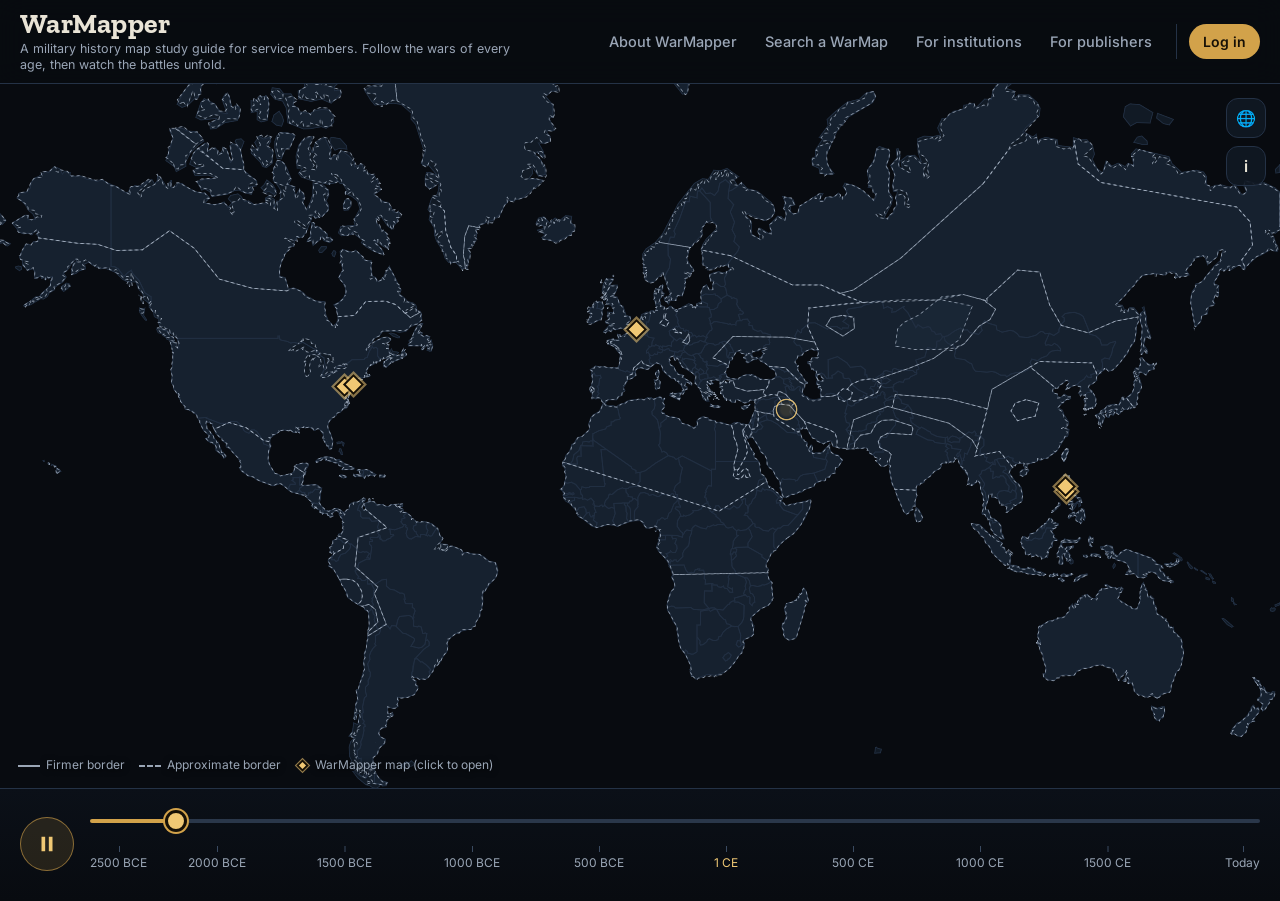
==== commit 3a25eb31: "Smoother tour; uniform border fills; legend entry for map diamonds - Slider glides between stops; er" ====
--- a/index.html
+++ b/index.html
@@ -17,11 +17,11 @@
 <main>
   <section class="stage" aria-label="World map of the centuries">
     <div id="map" role="img" aria-label="World map showing the empires, kingdoms and states of the selected century"></div>
-    <div class="hud" aria-hidden="false">
+    <div class="hud" id="hud">
       <div class="era" id="era">2500 BCE</div>
       <div class="meta" id="meta"></div>
     </div>
-    <div class="legend"><span><i class="s"></i>Firmer border</span><span><i></i>Approximate border</span></div>
+    <div class="legend"><span><i class="s"></i>Firmer border</span><span><i></i>Approximate border</span><span><b class="dia"></b>WarMapper map (click to open)</span></div>
     <div class="mapbtns">
       <button id="home-view" title="Whole world" aria-label="Show the whole world">&#127760;</button>
       <button id="info" title="Map credits and about the data" aria-label="Map credits and about the data">i</button>
@@ -33,7 +33,7 @@
   <section class="timeline" aria-label="Timeline">
     <button class="play" id="play" aria-label="Pause the tour"></button>
     <div class="slider">
-      <input type="range" id="slider" min="0" max="46" step="1" value="0" aria-label="Century">
+      <input type="range" id="slider" min="0" max="46" step="any" value="0" aria-label="Century">
     </div>
     <div class="ticks" id="ticks" aria-hidden="true"></div>
   </section>
--- a/css/site.css
+++ b/css/site.css
@@ -42,19 +42,22 @@
 #map{position:absolute;inset:0;background:var(--bg)}
 .maplibregl-canvas{outline:none}
 .hud{position:absolute;left:18px;top:14px;z-index:5;pointer-events:none;max-width:min(520px,calc(100% - 36px))}
+.hud{transition:opacity .28s ease}.hud.fade{opacity:0}
 .hud .era{font:700 clamp(38px,7vw,72px)/1 var(--head);color:var(--ink);text-shadow:0 2px 24px #000}
 .hud .meta{margin-top:6px;font-size:13px;color:var(--soft);text-shadow:0 1px 8px #000}
 .hud .meta b{color:var(--brass2);font-weight:600}
 .legend{position:absolute;left:18px;bottom:14px;z-index:5;font-size:12px;color:var(--soft);display:flex;gap:14px;align-items:center;pointer-events:none;text-shadow:0 1px 6px #000}
 .legend i{display:inline-block;width:22px;height:0;border-top:2px dashed var(--soft);vertical-align:middle;margin-right:6px}
 .legend i.s{border-top-style:solid}
+.legend .dia{display:inline-block;width:9px;height:9px;transform:rotate(45deg);background:var(--brass2);border:2px solid #161006;box-shadow:0 0 0 1px rgba(240,200,116,.6);margin:0 8px 0 3px;vertical-align:middle}
 .mapbtns{position:absolute;right:14px;top:14px;z-index:6;display:flex;flex-direction:column;gap:8px}
 .mapbtns button{width:40px;height:40px;border-radius:12px;border:1px solid var(--line);background:rgba(17,25,36,.9);color:var(--ink);cursor:pointer;font:600 16px var(--body)}
 .mapbtns button:hover{background:var(--panel2)}
 .tip{position:absolute;z-index:7;pointer-events:none;padding:5px 9px;border-radius:8px;background:rgba(8,11,16,.92);border:1px solid var(--line);font-size:13px;transform:translate(12px,12px);display:none;max-width:260px}
-.war{border:0;background:rgba(8,11,16,.78);color:var(--brass2);font:600 12.5px/1.25 var(--body);padding:4px 9px;border-radius:999px;border:1px solid rgba(210,162,74,.55);cursor:pointer;white-space:nowrap;max-width:240px;overflow:hidden;text-overflow:ellipsis;box-shadow:0 2px 14px rgba(0,0,0,.6);animation:pop .45s ease both}
+.warwrap .war{transition:opacity .3s ease}.warwrap.out .war{opacity:0}
+.war{border:0;background:rgba(8,11,16,.78);color:var(--brass2);font:600 12.5px/1.25 var(--body);padding:4px 9px;border-radius:999px;border:1px solid rgba(210,162,74,.55);cursor:pointer;white-space:nowrap;max-width:240px;overflow:hidden;text-overflow:ellipsis;box-shadow:0 2px 14px rgba(0,0,0,.6);animation:pop .6s ease backwards}
 .war:hover{background:var(--brass);color:#161006}
-@keyframes pop{from{opacity:0;transform:translateY(6px) scale(.96)}to{opacity:1;transform:none}}
+@keyframes pop{from{opacity:0;transform:translateY(4px)}to{opacity:1;transform:none}}
 .pin{width:18px;height:18px;border:0;padding:0;background:transparent;cursor:pointer}
 .pin:before{content:"";display:block;width:11px;height:11px;margin:3px;transform:rotate(45deg);background:var(--brass2);border:2px solid #161006;box-shadow:0 0 0 2px rgba(240,200,116,.55)}
 .pin:hover:before{background:#fff}
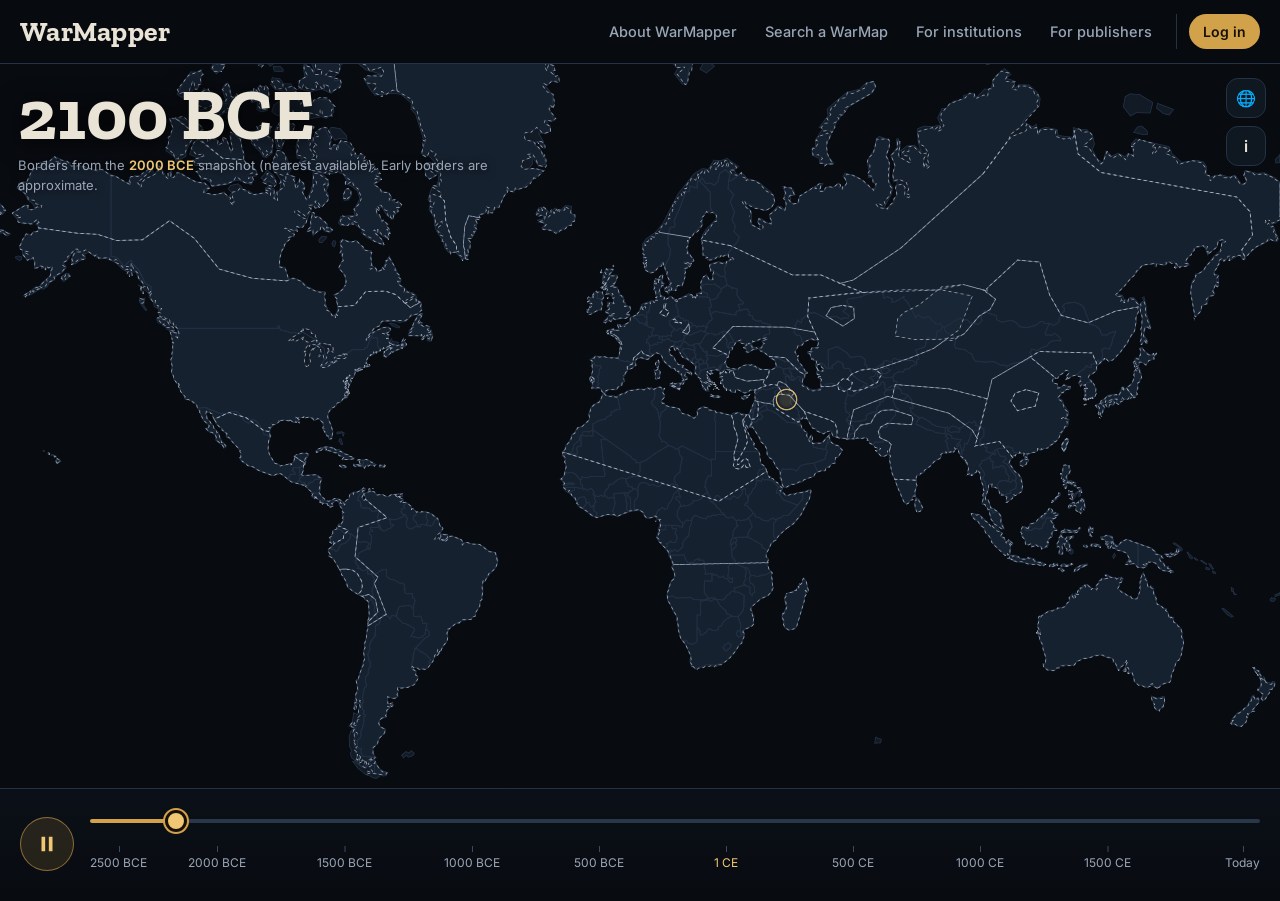
==== commit 80fbbd7b: "Hide map diamonds, legend and byline; crossfade the year - Playback diamonds off (SHOW_PINS flag in " ====
--- a/index.html
+++ b/index.html
@@ -18,10 +18,9 @@
   <section class="stage" aria-label="World map of the centuries">
     <div id="map" role="img" aria-label="World map showing the empires, kingdoms and states of the selected century"></div>
     <div class="hud" id="hud">
-      <div class="era" id="era">2500 BCE</div>
-      <div class="meta" id="meta"></div>
+      <div class="hudl on"><div class="era" id="era">2500 BCE</div><div class="meta" id="meta"></div></div>
+      <div class="hudl"><div class="era"></div><div class="meta"></div></div>
     </div>
-    <div class="legend"><span><i class="s"></i>Firmer border</span><span><i></i>Approximate border</span><span><b class="dia"></b>WarMapper map (click to open)</span></div>
     <div class="mapbtns">
       <button id="home-view" title="Whole world" aria-label="Show the whole world">&#127760;</button>
       <button id="info" title="Map credits and about the data" aria-label="Map credits and about the data">i</button>
--- a/css/site.css
+++ b/css/site.css
@@ -3,7 +3,7 @@
   --bg:#080b10; --bg2:#0d131b; --panel:#111924; --panel2:#17212e; --line:#243246; --ink:#e9e4d6; --soft:#9aa6b6;
   --brass:#d2a24a; --brass2:#f0c874; --blue:#6fa8e6; --danger:#e07a6b;
   --head:"Zilla Slab",Georgia,serif; --body:Inter,system-ui,Arial,sans-serif;
-  --hdr:84px; --tl:112px;
+  --hdr:64px; --tl:112px;
 }
 *{box-sizing:border-box}
 html,body{height:100%}
@@ -42,7 +42,7 @@
 #map{position:absolute;inset:0;background:var(--bg)}
 .maplibregl-canvas{outline:none}
 .hud{position:absolute;left:18px;top:14px;z-index:5;pointer-events:none;max-width:min(520px,calc(100% - 36px))}
-.hud{transition:opacity .28s ease}.hud.fade{opacity:0}
+.hud{display:grid}.hudl{grid-area:1/1;opacity:0;transition:opacity 1s ease}.hudl.on{opacity:1}
 .hud .era{font:700 clamp(38px,7vw,72px)/1 var(--head);color:var(--ink);text-shadow:0 2px 24px #000}
 .hud .meta{margin-top:6px;font-size:13px;color:var(--soft);text-shadow:0 1px 8px #000}
 .hud .meta b{color:var(--brass2);font-weight:600}
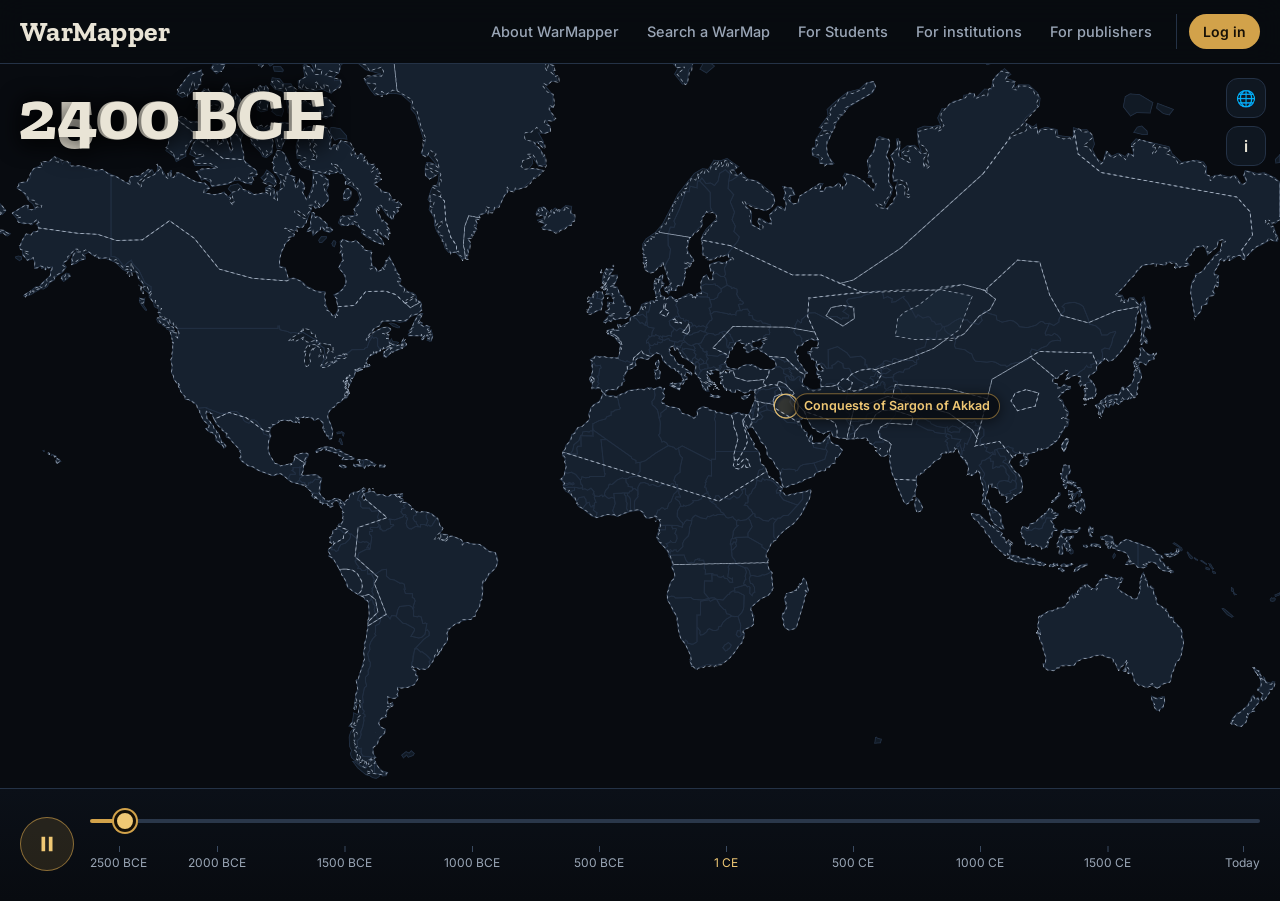
==== commit b66fadfe: "Add For Students page; remove the snapshot line under the century label - Nav: "For Students" - stud" ====
--- a/index.html
+++ b/index.html
@@ -18,8 +18,8 @@
   <section class="stage" aria-label="World map of the centuries">
     <div id="map" role="img" aria-label="World map showing the empires, kingdoms and states of the selected century"></div>
     <div class="hud" id="hud">
-      <div class="hudl on"><div class="era" id="era">2500 BCE</div><div class="meta" id="meta"></div></div>
-      <div class="hudl"><div class="era"></div><div class="meta"></div></div>
+      <div class="hudl on"><div class="era" id="era">2500 BCE</div></div>
+      <div class="hudl"><div class="era"></div></div>
     </div>
     <div class="mapbtns">
       <button id="home-view" title="Whole world" aria-label="Show the whole world">&#127760;</button>
--- a/css/site.css
+++ b/css/site.css
@@ -42,7 +42,8 @@
 #map{position:absolute;inset:0;background:var(--bg)}
 .maplibregl-canvas{outline:none}
 .hud{position:absolute;left:18px;top:14px;z-index:5;pointer-events:none;max-width:min(520px,calc(100% - 36px))}
-.hud{display:grid}.hudl{grid-area:1/1;opacity:0;transition:opacity 1s ease}.hudl.on{opacity:1}
+.hud{display:grid}/* the outgoing year holds until the incoming one is mostly visible, so the text never dips to blank */
+.hudl{grid-area:1/1;opacity:0;transition:opacity .55s ease .4s}.hudl.on{opacity:1;transition:opacity .7s ease 0s}
 .hud .era{font:700 clamp(38px,7vw,72px)/1 var(--head);color:var(--ink);text-shadow:0 2px 24px #000}
 .hud .meta{margin-top:6px;font-size:13px;color:var(--soft);text-shadow:0 1px 8px #000}
 .hud .meta b{color:var(--brass2);font-weight:600}
@@ -56,6 +57,7 @@
 .tip{position:absolute;z-index:7;pointer-events:none;padding:5px 9px;border-radius:8px;background:rgba(8,11,16,.92);border:1px solid var(--line);font-size:13px;transform:translate(12px,12px);display:none;max-width:260px}
 .warwrap .war{transition:opacity .3s ease}.warwrap.out .war{opacity:0}
 .war{border:0;background:rgba(8,11,16,.78);color:var(--brass2);font:600 12.5px/1.25 var(--body);padding:4px 9px;border-radius:999px;border:1px solid rgba(210,162,74,.55);cursor:pointer;white-space:nowrap;max-width:240px;overflow:hidden;text-overflow:ellipsis;box-shadow:0 2px 14px rgba(0,0,0,.6);animation:pop .6s ease backwards}
+.war.dot{width:14px;height:14px;padding:0;border-radius:50%;background:var(--brass);border:2px solid #161006;box-shadow:0 0 0 1px rgba(240,200,116,.7)}
 .war:hover{background:var(--brass);color:#161006}
 @keyframes pop{from{opacity:0;transform:translateY(4px)}to{opacity:1;transform:none}}
 .pin{width:18px;height:18px;border:0;padding:0;background:transparent;cursor:pointer}
@@ -114,3 +116,14 @@
 .blank p{color:var(--soft)}
 .blank .soon{display:inline-block;margin-top:10px;padding:5px 12px;border:1px dashed var(--line);border-radius:999px;font-size:13px;color:var(--soft)}
 @media(prefers-reduced-motion:reduce){*{animation:none!important;transition:none!important}}
+
+/* For Students page */
+.students{max-width:1040px;margin:0 auto;padding:48px 24px 72px}
+.students h1{font:700 clamp(34px,6vw,56px)/1.05 var(--head);margin:0 0 28px}
+.tiles{display:grid;grid-template-columns:repeat(2,1fr);gap:24px}
+.tile{display:block;border:1px solid var(--line);border-radius:16px;background:var(--panel2);overflow:hidden;cursor:pointer;transition:transform .2s ease,border-color .2s ease,box-shadow .2s ease}
+.tile:hover,.tile:focus-visible{transform:translateY(-3px);border-color:rgba(210,162,74,.7);box-shadow:0 12px 32px rgba(0,0,0,.5);outline:none}
+.tile svg{display:block;width:100%;height:auto}
+.tile .tcap{padding:16px 18px 18px;border-top:1px solid var(--line)}
+.tile h2{margin:0;font:700 clamp(19px,2.6vw,24px)/1.2 var(--head)}
+@media(max-width:700px){.tiles{grid-template-columns:1fr}}
